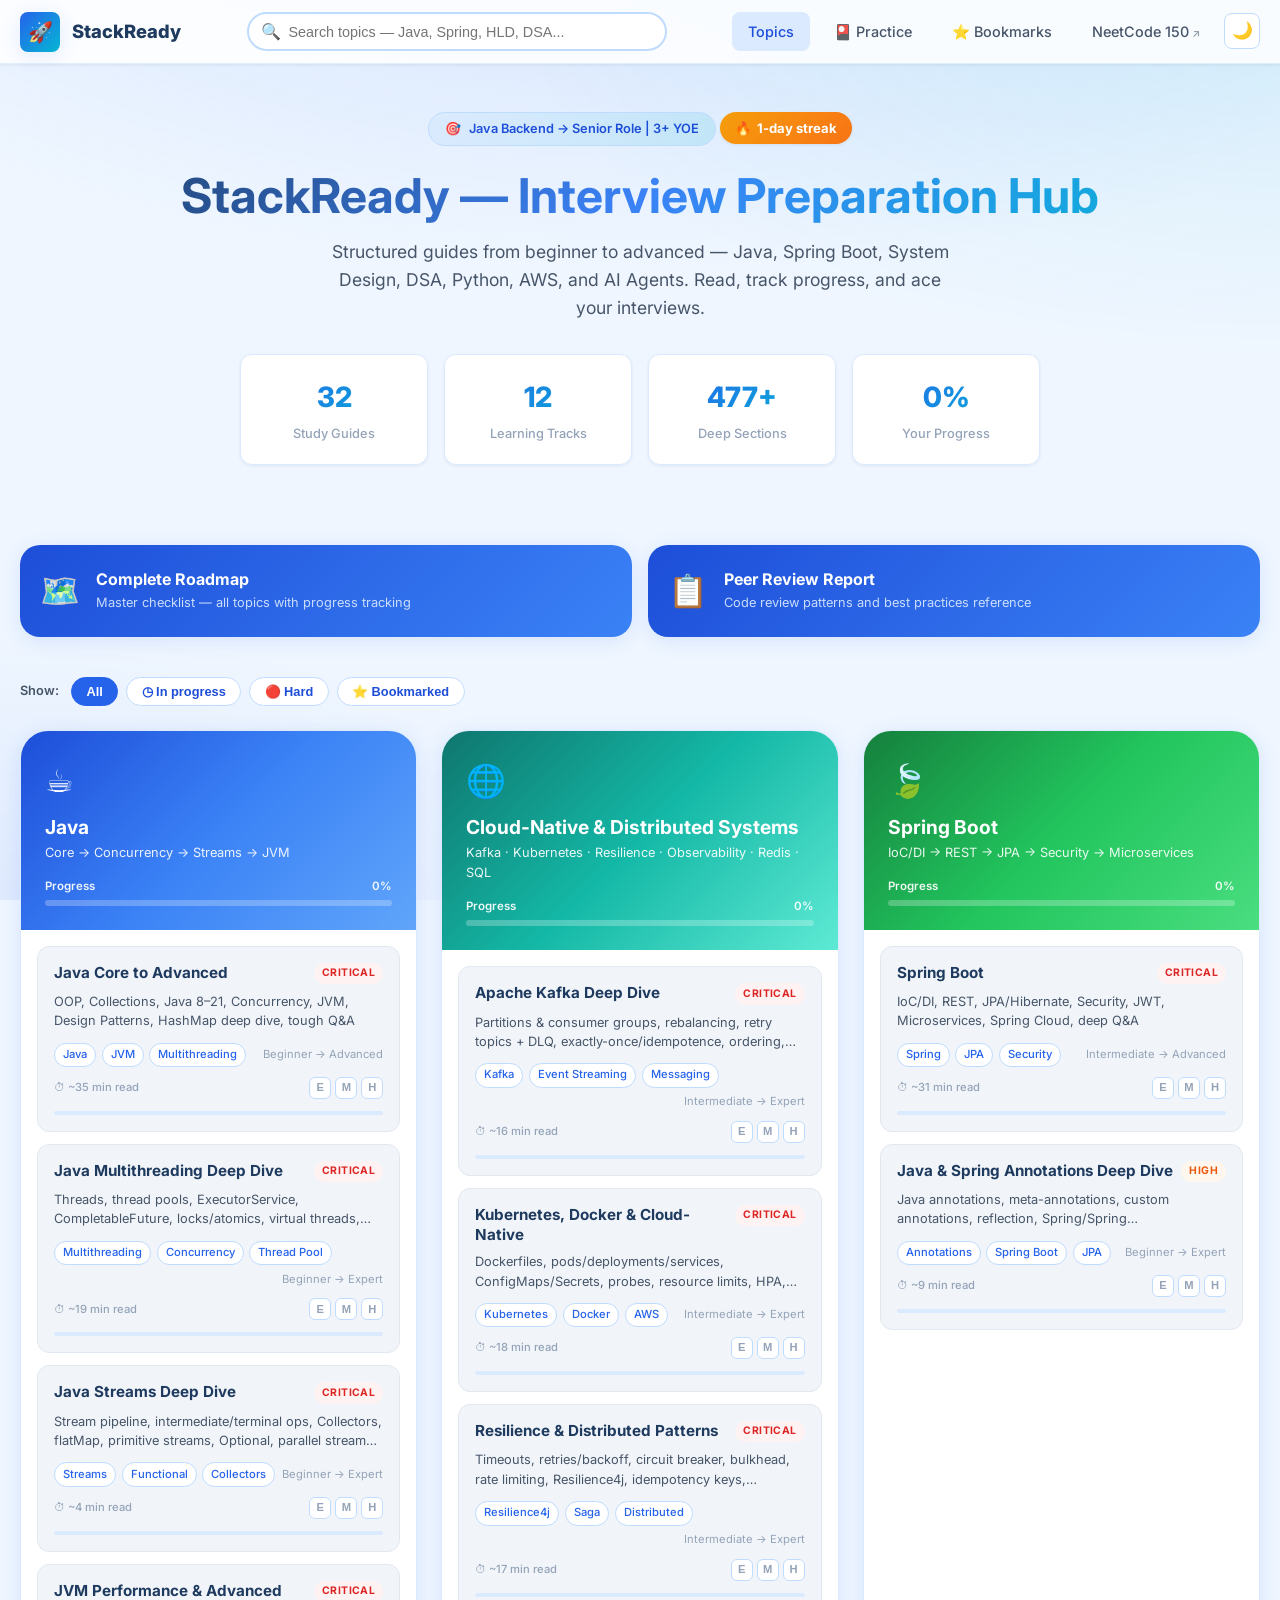
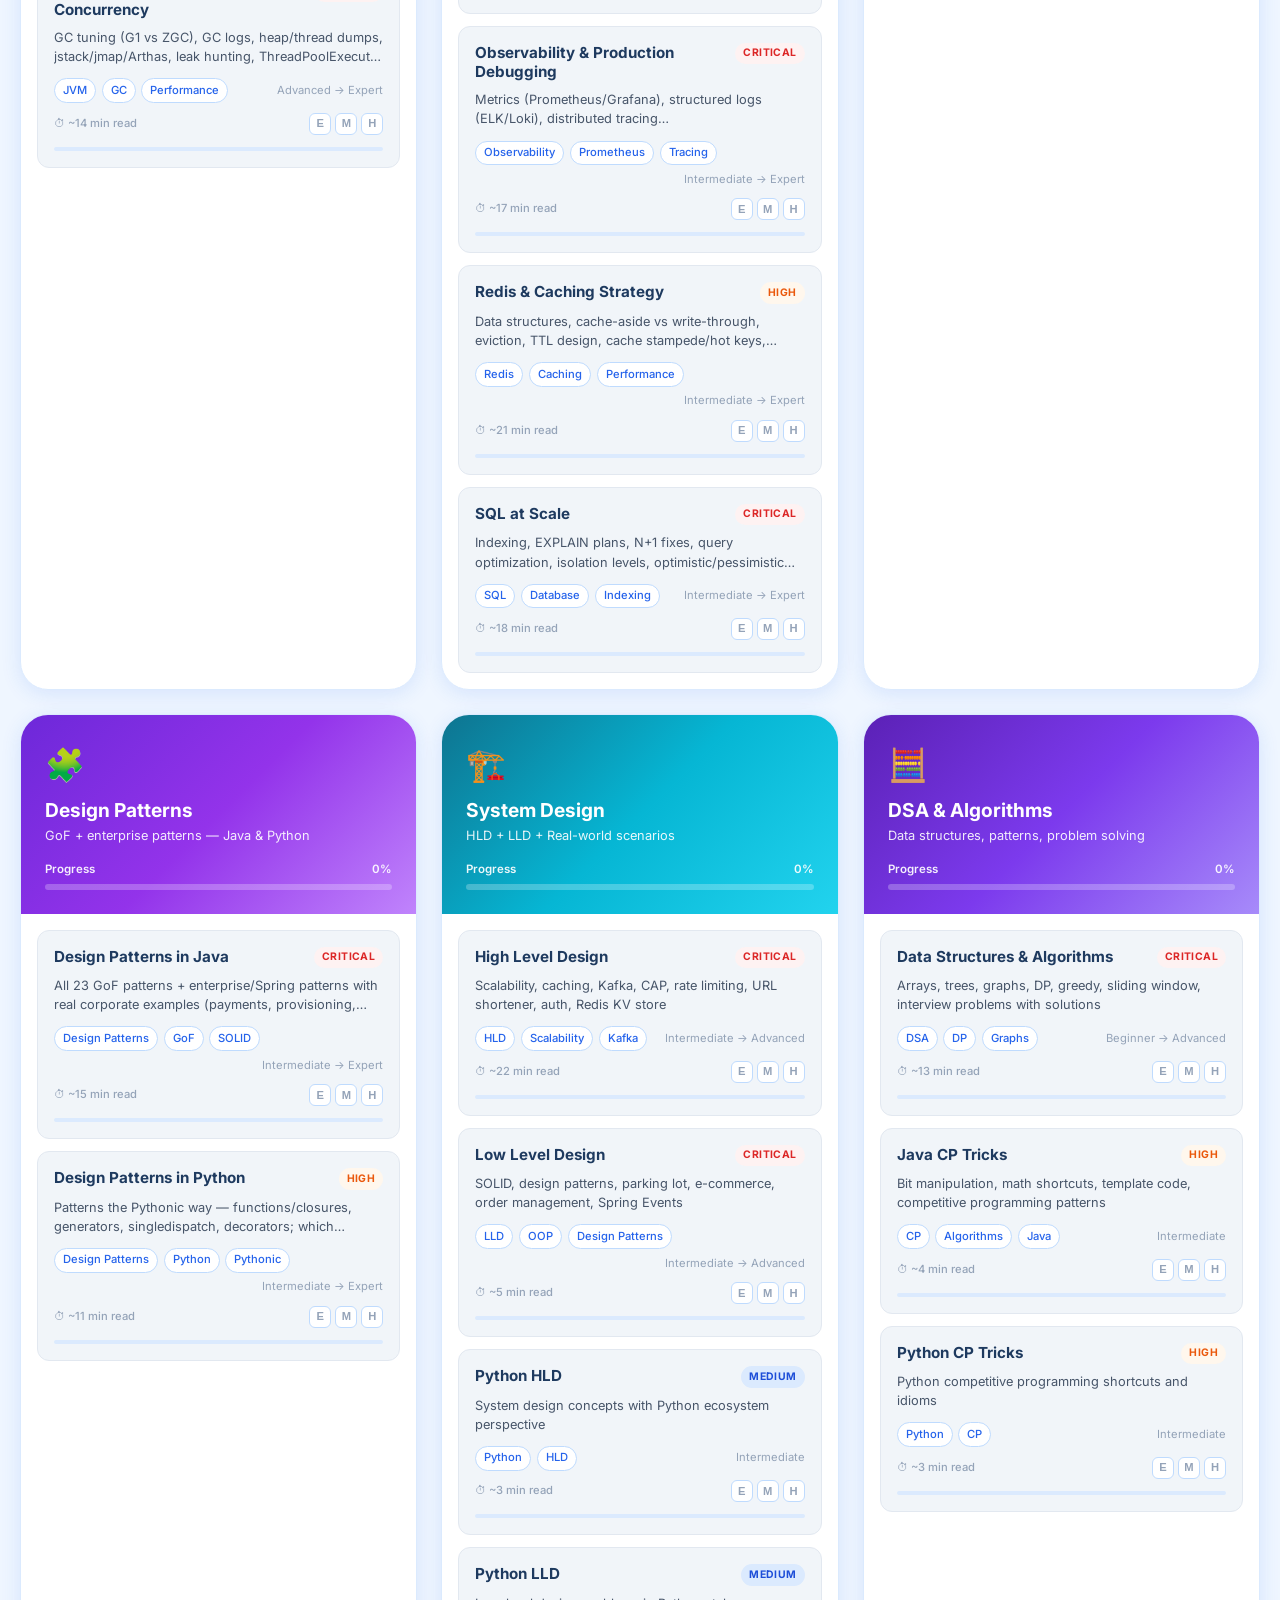
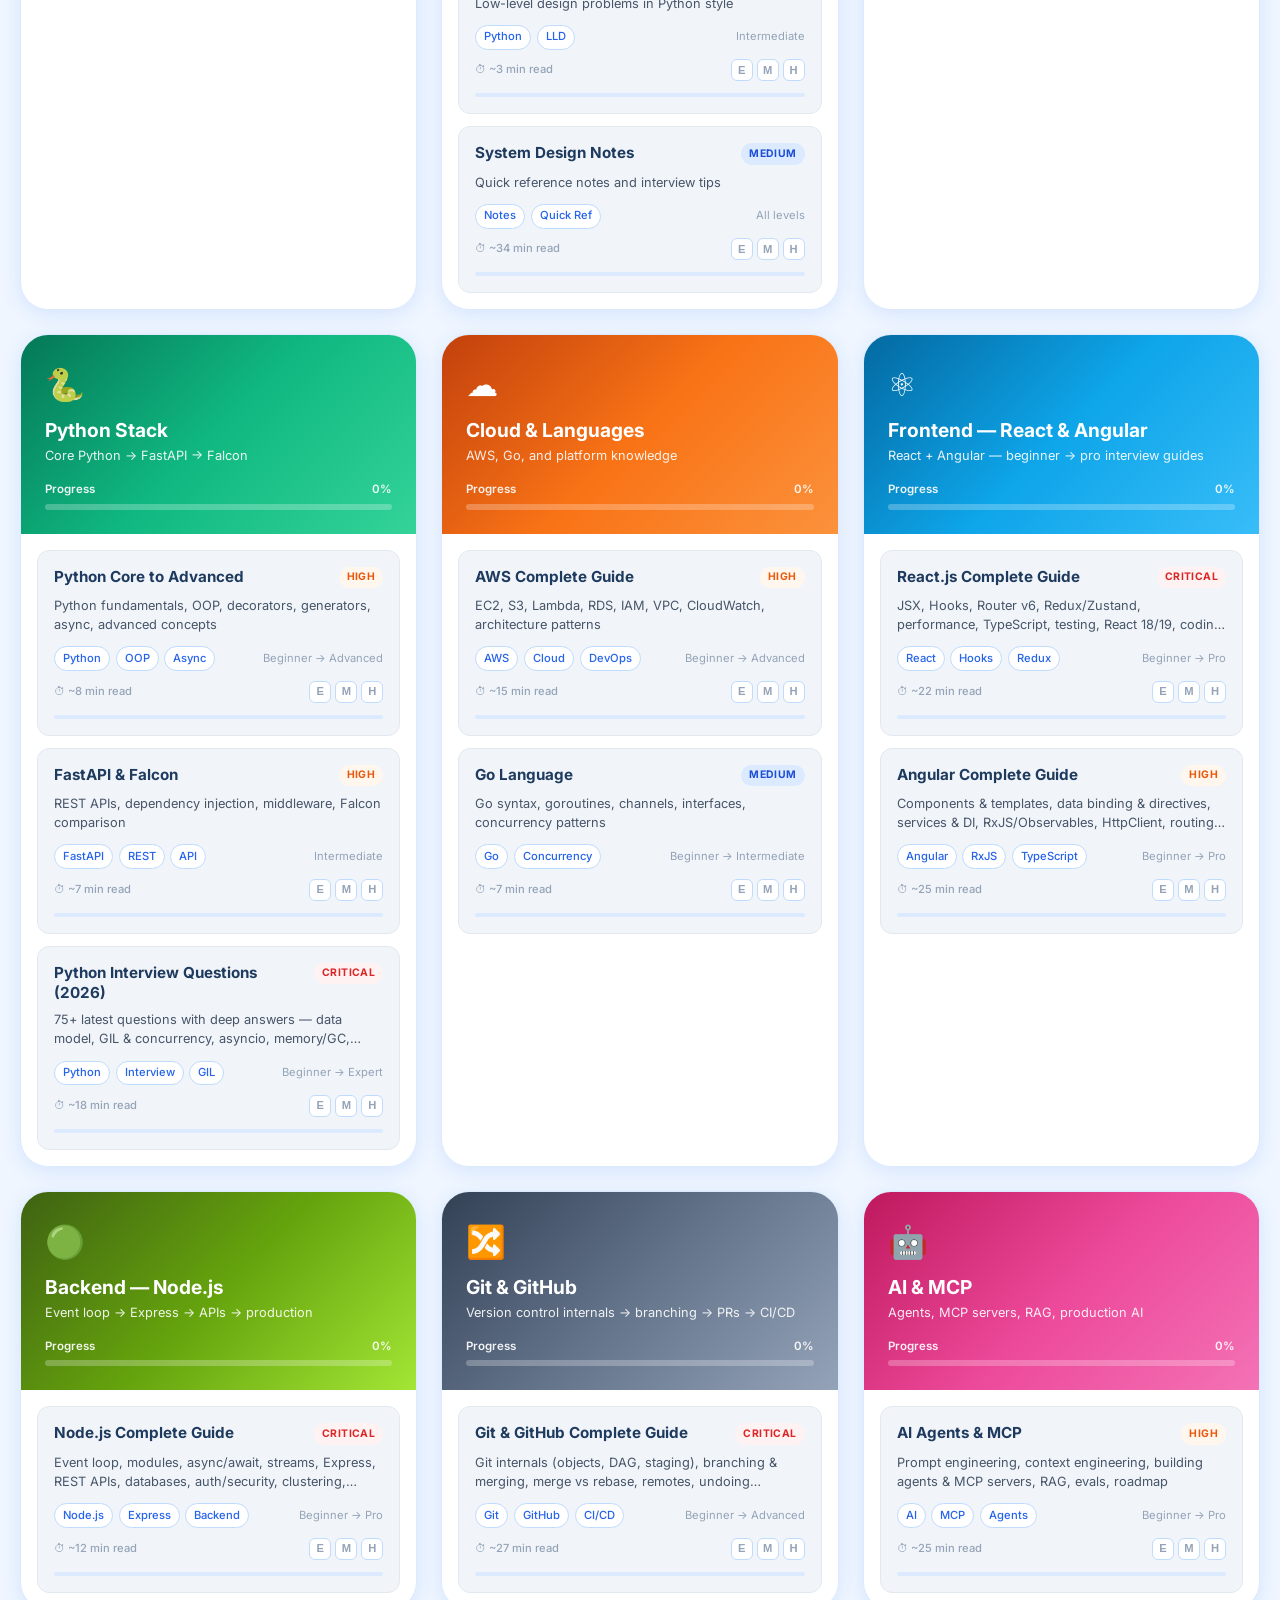
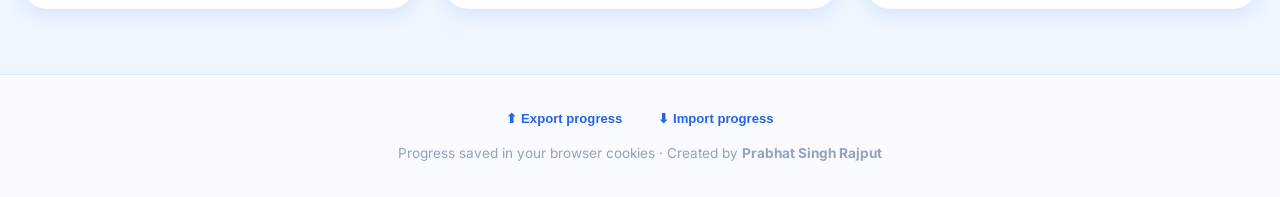
==== index.html @ dbe69eba "deploy: deb471e31577e68cc75cb6129c1b947567899203" ====
<!DOCTYPE html>
<html lang="en">
<head>
  <meta charset="UTF-8">
  <meta name="viewport" content="width=device-width, initial-scale=1.0">
  <meta name="author" content="Prabhat Singh Rajput">
  <meta name="description" content="StackReady by Prabhat Singh Rajput — Java, Spring, React, System Design, DSA interview prep">
  <title>StackReady — Interview Prep</title>
  <link rel="icon" href="favicon.svg" type="image/svg+xml">
  <link rel="alternate icon" href="favicon.svg">
  <link rel="apple-touch-icon" href="favicon.svg">
  <link rel="manifest" href="site.webmanifest">
  <meta name="theme-color" content="#2563eb">
  <link rel="preconnect" href="https://fonts.googleapis.com">
  <link rel="preconnect" href="https://fonts.gstatic.com" crossorigin>
  <link href="https://fonts.googleapis.com/css2?family=Inter:wght@400;500;600;700;800&family=JetBrains+Mono:wght@400;500&display=swap" rel="stylesheet">
  <link rel="stylesheet" href="assets/css/styles.css">
  <script>(function(){try{var m=document.cookie.match(/(?:^|;\s*)sr_theme=([^;]+)/);if(m&&decodeURIComponent(m[1])==='dark'){document.documentElement.setAttribute('data-theme','dark');}}catch(e){}})();</script>
</head>
<body>
  <div class="app-shell">
    <header class="site-header">
      <div class="container header-inner">
        <a href="index.html" class="logo">
          <span class="logo-icon">🚀</span>
          <span>StackReady</span>
        </a>

        <div class="search-wrap" id="searchWrap">
          <span class="search-icon">🔍</span>
          <input type="search" class="search-input" id="globalSearch" placeholder="Search topics — Java, Spring, HLD, DSA..." autocomplete="off">
          <div class="search-results" id="searchResults"></div>
        </div>

        <nav class="header-nav">
          <a href="#tracks" class="nav-link active">Topics</a>
          <a href="practice.html" class="nav-link">🎴 Practice</a>
          <a href="practice.html#bookmarks" class="nav-link">⭐ Bookmarks</a>
          <a href="https://neetcode.io/practice/practice/neetcode150" class="nav-link nav-external" target="_blank" rel="noopener noreferrer">NeetCode 150</a>
          <button class="install-btn" id="installBtn" style="display:none;" title="Install StackReady">⬇ Install</button>
          <button class="theme-toggle" id="themeToggle" title="Toggle dark mode" aria-label="Toggle dark mode">🌙</button>
        </nav>
      </div>
    </header>

    <main>
      <section class="hero">
        <div class="container">
          <div class="hero-badge">
            <span>🎯</span>
            <span>Java Backend → Senior Role | 3+ YOE</span>
          </div>
          <div class="streak-chip" id="streakChip" style="display:none;"></div>
          <h1>StackReady — Interview Preparation Hub</h1>
          <p>
            Structured guides from beginner to advanced — Java, Spring Boot, System Design,
            DSA, Python, AWS, and AI Agents. Read, track progress, and ace your interviews.
          </p>

          <div class="stats-row" id="statsRow">
            <div class="stat-card">
              <div class="stat-value" id="statTopics">—</div>
              <div class="stat-label">Study Guides</div>
            </div>
            <div class="stat-card">
              <div class="stat-value" id="statTracks">7</div>
              <div class="stat-label">Learning Tracks</div>
            </div>
            <div class="stat-card">
              <div class="stat-value" id="statSections">100+</div>
              <div class="stat-label">Deep Sections</div>
            </div>
            <div class="stat-card">
              <div class="stat-value" id="statProgress">0%</div>
              <div class="stat-label">Your Progress</div>
            </div>
          </div>
        </div>
      </section>

      <section class="container">
        <div id="resumeBanner"></div>
        <div class="utility-strip" id="utilityStrip"></div>
      </section>

      <section class="container" id="tracks">
        <div class="filter-bar" id="filterBar">
          <span class="filter-bar-label">Show:</span>
          <button class="filter-chip active" data-filter="all">All</button>
          <button class="filter-chip" data-filter="unchecked">◷ In progress</button>
          <button class="filter-chip" data-filter="hard">🔴 Hard</button>
          <button class="filter-chip" data-filter="bookmarked">⭐ Bookmarked</button>
          <span class="filter-bar-hint" id="filterHint"></span>
        </div>
        <div class="tracks-grid" id="tracksGrid"></div>
      </section>
    </main>

    <footer class="site-footer">
      <div class="container">
        <div class="data-actions">
          <button class="btn-link-sm" id="exportBtn" title="Download your progress as a file">⬆ Export progress</button>
          <button class="btn-link-sm" id="importBtn" title="Restore progress from a file">⬇ Import progress</button>
          <input type="file" id="importFile" accept="application/json,.json" style="display:none;">
        </div>
        <p style="font-size:0.85rem;color:var(--gray-400);">Progress saved in your browser cookies · Created by <strong>Prabhat Singh Rajput</strong></p>
      </div>
    </footer>
  </div>

  <script src="config.js"></script>
  <script src="assets/js/site.js"></script>
  <script src="assets/js/cookies.js"></script>
  <script src="assets/js/theme.js"></script>
  <script src="assets/js/content-meta.js"></script>
  <script src="assets/js/study-data.js" defer></script>
  <script src="assets/js/confetti.js"></script>
  <script src="assets/js/progress-map.js"></script>
  <script src="assets/js/topics.js"></script>
  <script src="assets/js/app.js"></script>
</body>
</html>
---- assets/css/styles.css ----
/* ============================================================
   Interview Prep Hub — Blue Theme Responsive Styles
   ============================================================ */

:root {
  --blue-950: #0c1929;
  --blue-900: #0f2744;
  --blue-800: #1e3a5f;
  --blue-700: #1d4ed8;
  --blue-600: #2563eb;
  --blue-500: #3b82f6;
  --blue-400: #60a5fa;
  --blue-300: #93c5fd;
  --blue-200: #bfdbfe;
  --blue-100: #dbeafe;
  --blue-50: #eff6ff;
  --cyan-500: #06b6d4;
  --cyan-400: #22d3ee;
  --white: #ffffff;
  --gray-100: #f1f5f9;
  --gray-200: #e2e8f0;
  --gray-400: #94a3b8;
  --gray-600: #475569;
  --gray-800: #1e293b;
  --shadow-sm: 0 1px 3px rgba(15, 39, 68, 0.08);
  --shadow-md: 0 4px 20px rgba(37, 99, 235, 0.12);
  --shadow-lg: 0 12px 40px rgba(37, 99, 235, 0.18);
  --shadow-glow: 0 0 60px rgba(59, 130, 246, 0.25);
  --radius-sm: 8px;
  --radius-md: 12px;
  --radius-lg: 20px;
  --radius-xl: 28px;
  --sidebar-width: 280px;
  --header-height: 64px;
  --transition: 0.25s cubic-bezier(0.4, 0, 0.2, 1);
  --font-sans: 'Inter', 'Segoe UI', system-ui, -apple-system, sans-serif;
  --font-mono: 'JetBrains Mono', 'Cascadia Code', 'Fira Code', monospace;
}

*, *::before, *::after { box-sizing: border-box; margin: 0; padding: 0; }

html {
  scroll-behavior: smooth;
  font-size: 16px;
}

body {
  font-family: var(--font-sans);
  background: var(--blue-50);
  color: var(--gray-800);
  line-height: 1.6;
  min-height: 100vh;
  -webkit-font-smoothing: antialiased;
}

/* ---- Background pattern ---- */
body::before {
  content: '';
  position: fixed;
  inset: 0;
  background:
    radial-gradient(ellipse 80% 50% at 50% -20%, rgba(59, 130, 246, 0.18), transparent),
    radial-gradient(ellipse 60% 40% at 100% 0%, rgba(6, 182, 212, 0.1), transparent),
    radial-gradient(ellipse 50% 30% at 0% 100%, rgba(37, 99, 235, 0.08), transparent);
  pointer-events: none;
  z-index: 0;
}

/* ---- Typography ---- */
h1, h2, h3, h4 { line-height: 1.25; font-weight: 700; color: var(--blue-900); }
a { color: var(--blue-600); text-decoration: none; transition: color var(--transition); }
a:hover { color: var(--blue-700); }

/* ---- Layout shell ---- */
.app-shell { position: relative; z-index: 1; min-height: 100vh; }

.container {
  width: 100%;
  max-width: 1440px;
  margin: 0 auto;
  padding: 0 1.25rem;
}

/* ---- Header ---- */
.site-header {
  position: sticky;
  top: 0;
  z-index: 100;
  height: var(--header-height);
  background: rgba(255, 255, 255, 0.85);
  backdrop-filter: blur(16px);
  border-bottom: 1px solid rgba(59, 130, 246, 0.12);
  box-shadow: var(--shadow-sm);
}

.header-inner {
  display: flex;
  align-items: center;
  justify-content: space-between;
  height: 100%;
  gap: 1rem;
}

.logo {
  display: flex;
  align-items: center;
  gap: 0.75rem;
  font-weight: 800;
  font-size: 1.15rem;
  color: var(--blue-800);
  text-decoration: none;
}

.logo-text {
  display: flex;
  flex-direction: column;
  line-height: 1.2;
}

.logo-title {
  font-size: 1.15rem;
  font-weight: 800;
  color: var(--blue-800);
}

.logo-author {
  font-size: 0.7rem;
  font-weight: 500;
  color: var(--blue-500);
  letter-spacing: 0.02em;
}

.logo-icon {
  width: 40px;
  height: 40px;
  background: linear-gradient(135deg, var(--blue-600), var(--cyan-500));
  border-radius: var(--radius-sm);
  display: flex;
  align-items: center;
  justify-content: center;
  font-size: 1.25rem;
  box-shadow: var(--shadow-md);
}

.header-nav {
  display: flex;
  align-items: center;
  gap: 0.5rem;
}

.nav-link {
  padding: 0.5rem 1rem;
  border-radius: var(--radius-sm);
  font-size: 0.9rem;
  font-weight: 500;
  color: var(--gray-600);
  transition: all var(--transition);
}

.nav-link:hover, .nav-link.active {
  background: var(--blue-100);
  color: var(--blue-700);
}

.nav-external::after {
  content: ' ↗';
  font-size: 0.75em;
  opacity: 0.6;
}

/* ---- Search ---- */
.search-wrap {
  position: relative;
  flex: 1;
  max-width: 420px;
}

.search-input {
  width: 100%;
  padding: 0.6rem 1rem 0.6rem 2.5rem;
  border: 2px solid var(--blue-200);
  border-radius: 999px;
  font-size: 0.9rem;
  background: var(--white);
  transition: border-color var(--transition), box-shadow var(--transition);
  outline: none;
}

.search-input:focus {
  border-color: var(--blue-500);
  box-shadow: 0 0 0 4px rgba(59, 130, 246, 0.15);
}

.search-icon {
  position: absolute;
  left: 0.9rem;
  top: 50%;
  transform: translateY(-50%);
  color: var(--blue-400);
  pointer-events: none;
}

.search-results {
  position: absolute;
  top: calc(100% + 6px);
  left: 0;
  right: 0;
  background: var(--white);
  border-radius: var(--radius-md);
  box-shadow: var(--shadow-lg);
  border: 1px solid var(--blue-100);
  max-height: 360px;
  overflow-y: auto;
  display: none;
  z-index: 200;
}

.search-results.open { display: block; }

.search-result-item {
  display: block;
  padding: 0.75rem 1rem;
  border-bottom: 1px solid var(--gray-100);
  transition: background var(--transition);
}

.search-result-item:hover { background: var(--blue-50); }
.search-result-item:last-child { border-bottom: none; }

.search-result-title { font-weight: 600; font-size: 0.9rem; color: var(--blue-800); }
.search-result-meta { font-size: 0.75rem; color: var(--gray-400); margin-top: 2px; }

/* ---- Hero ---- */
.hero {
  padding: 3rem 0 2.5rem;
  text-align: center;
}

.hero-badge {
  display: inline-flex;
  align-items: center;
  gap: 0.5rem;
  padding: 0.35rem 1rem;
  background: linear-gradient(135deg, var(--blue-100), rgba(6, 182, 212, 0.15));
  border: 1px solid var(--blue-200);
  border-radius: 999px;
  font-size: 0.8rem;
  font-weight: 600;
  color: var(--blue-700);
  margin-bottom: 1.25rem;
}

.hero h1 {
  font-size: clamp(2rem, 5vw, 3rem);
  background: linear-gradient(135deg, var(--blue-800), var(--blue-500), var(--cyan-500));
  -webkit-background-clip: text;
  -webkit-text-fill-color: transparent;
  background-clip: text;
  margin-bottom: 0.75rem;
}

.hero p {
  font-size: 1.1rem;
  color: var(--gray-600);
  max-width: 640px;
  margin: 0 auto 2rem;
}

.hero-byline {
  font-size: 1rem !important;
  color: var(--blue-600) !important;
  margin: -0.25rem auto 1rem !important;
}

/* ---- Stats row ---- */
.stats-row {
  display: grid;
  grid-template-columns: repeat(auto-fit, minmax(140px, 1fr));
  gap: 1rem;
  max-width: 800px;
  margin: 0 auto 2.5rem;
}

.stat-card {
  background: var(--white);
  border-radius: var(--radius-md);
  padding: 1.25rem;
  text-align: center;
  border: 1px solid var(--blue-100);
  box-shadow: var(--shadow-sm);
  transition: transform var(--transition), box-shadow var(--transition);
}

.stat-card:hover {
  transform: translateY(-2px);
  box-shadow: var(--shadow-md);
}

.stat-value {
  font-size: 1.75rem;
  font-weight: 800;
  background: linear-gradient(135deg, var(--blue-600), var(--cyan-500));
  -webkit-background-clip: text;
  -webkit-text-fill-color: transparent;
  background-clip: text;
}

.stat-label {
  font-size: 0.8rem;
  color: var(--gray-400);
  font-weight: 500;
  margin-top: 0.25rem;
}

/* ---- Utility docs strip ---- */
.utility-strip {
  display: grid;
  grid-template-columns: repeat(auto-fit, minmax(260px, 1fr));
  gap: 1rem;
  margin-bottom: 2.5rem;
}

.utility-card {
  display: flex;
  align-items: center;
  gap: 1rem;
  padding: 1.25rem;
  background: linear-gradient(135deg, var(--blue-700), var(--blue-500));
  border-radius: var(--radius-lg);
  color: var(--white);
  text-decoration: none;
  box-shadow: var(--shadow-md);
  transition: transform var(--transition), box-shadow var(--transition);
}

.utility-card:hover {
  transform: translateY(-3px);
  box-shadow: var(--shadow-lg);
  color: var(--white);
}

.utility-card-icon { font-size: 2rem; flex-shrink: 0; }
.utility-card h3 { color: var(--white); font-size: 1rem; margin-bottom: 0.25rem; }
.utility-card p { font-size: 0.8rem; opacity: 0.9; color: var(--blue-100); }

/* ---- Track columns grid ---- */
.tracks-grid {
  display: grid;
  grid-template-columns: repeat(3, 1fr);
  gap: 1.5rem;
  padding-bottom: 4rem;
}

.track-column {
  background: var(--white);
  border-radius: var(--radius-xl);
  border: 1px solid var(--blue-100);
  box-shadow: var(--shadow-md);
  overflow: hidden;
  display: flex;
  flex-direction: column;
  transition: box-shadow var(--transition);
}

.track-column:hover { box-shadow: var(--shadow-lg); }

.track-header {
  padding: 1.5rem;
  color: var(--white);
  position: relative;
  overflow: hidden;
}

.track-header::after {
  content: '';
  position: absolute;
  top: -50%;
  right: -30%;
  width: 120px;
  height: 120px;
  background: rgba(255, 255, 255, 0.1);
  border-radius: 50%;
}

.track-icon { font-size: 2rem; margin-bottom: 0.5rem; }
.track-header h2 { color: var(--white); font-size: 1.2rem; margin-bottom: 0.25rem; }
.track-header p { font-size: 0.8rem; opacity: 0.9; }

.track-body {
  padding: 1rem;
  flex: 1;
  display: flex;
  flex-direction: column;
  gap: 0.75rem;
}

/* ---- Topic cards ---- */
.topic-card {
  display: block;
  padding: 1rem;
  border-radius: var(--radius-md);
  border: 1px solid var(--gray-200);
  background: var(--gray-100);
  text-decoration: none;
  transition: all var(--transition);
  position: relative;
}

.topic-card:hover {
  border-color: var(--blue-300);
  background: var(--blue-50);
  transform: translateX(4px);
  box-shadow: var(--shadow-sm);
}

.topic-card-header {
  display: flex;
  align-items: flex-start;
  justify-content: space-between;
  gap: 0.5rem;
  margin-bottom: 0.5rem;
}

.topic-card h3 {
  font-size: 0.95rem;
  color: var(--blue-800);
  line-height: 1.3;
}

.priority-badge {
  font-size: 0.65rem;
  font-weight: 700;
  text-transform: uppercase;
  letter-spacing: 0.04em;
  padding: 0.15rem 0.5rem;
  border-radius: 999px;
  flex-shrink: 0;
}

.priority-critical { background: #fef2f2; color: #dc2626; }
.priority-high { background: #fff7ed; color: #ea580c; }
.priority-medium { background: var(--blue-100); color: var(--blue-700); }

.topic-card p {
  font-size: 0.8rem;
  color: var(--gray-600);
  line-height: 1.5;
  margin-bottom: 0.75rem;
  display: -webkit-box;
  -webkit-line-clamp: 2;
  -webkit-box-orient: vertical;
  overflow: hidden;
}

.topic-meta {
  display: flex;
  flex-wrap: wrap;
  gap: 0.35rem;
  align-items: center;
}

.tag {
  font-size: 0.7rem;
  padding: 0.15rem 0.5rem;
  background: var(--white);
  border: 1px solid var(--blue-200);
  border-radius: 999px;
  color: var(--blue-600);
  font-weight: 500;
}

.topic-level {
  font-size: 0.7rem;
  color: var(--gray-400);
  margin-left: auto;
}

.progress-bar-wrap {
  margin-top: 0.75rem;
  height: 4px;
  background: var(--blue-100);
  border-radius: 999px;
  overflow: hidden;
}

.progress-bar {
  height: 100%;
  background: linear-gradient(90deg, var(--blue-500), var(--cyan-500));
  border-radius: 999px;
  transition: width 0.5s ease;
}

/* ---- Reader layout ---- */
.reader-layout {
  display: grid;
  grid-template-columns: var(--sidebar-width) 1fr;
  min-height: calc(100vh - var(--header-height));
}

.reader-sidebar {
  position: sticky;
  top: var(--header-height);
  height: calc(100vh - var(--header-height));
  overflow-y: auto;
  background: var(--white);
  border-right: 1px solid var(--blue-100);
  padding: 1.25rem;
}

.reader-sidebar h3 {
  font-size: 0.75rem;
  text-transform: uppercase;
  letter-spacing: 0.08em;
  color: var(--gray-400);
  margin-bottom: 1rem;
}

.toc-list { list-style: none; }

.toc-item a {
  display: block;
  padding: 0.4rem 0.75rem;
  font-size: 0.85rem;
  color: var(--gray-600);
  border-radius: var(--radius-sm);
  border-left: 3px solid transparent;
  transition: all var(--transition);
}

.toc-item a:hover {
  background: var(--blue-50);
  color: var(--blue-700);
}

.toc-item a.active {
  background: var(--blue-100);
  color: var(--blue-700);
  border-left-color: var(--blue-500);
  font-weight: 600;
}

.toc-item.toc-h3 a { padding-left: 1.5rem; font-size: 0.8rem; }

.toc-item.toc-completed a { color: var(--gray-600); }

.toc-done {
  color: #10b981;
  font-weight: 700;
  font-size: 0.85em;
}

/* ---- Section progress (end of each topic) ---- */
.section-complete-bar {
  display: flex;
  flex-direction: column;
  align-items: stretch;
  gap: 0.5rem;
  margin: 2.5rem 0 1rem;
  padding: 1rem 1.25rem;
  background: linear-gradient(135deg, var(--blue-50), rgba(255,255,255,0.9));
  border: 1px solid var(--blue-200);
  border-radius: var(--radius-md);
  box-shadow: var(--shadow-sm);
}

.section-complete-bar.section-is-done {
  background: linear-gradient(135deg, #ecfdf5, rgba(255,255,255,0.95));
  border-color: #6ee7b7;
}

/* Q&A blocks — render "**Qn. ...**" + answer as clean, scannable cards */
.markdown-body .qa-block {
  margin: 0.8rem 0;
  padding: 0.8rem 1.05rem;
  background: linear-gradient(135deg, var(--blue-50), rgba(255,255,255,0.6));
  border-left: 3px solid var(--blue-500);
  border-radius: var(--radius-md);
  line-height: 1.72;
}
.markdown-body .qa-block strong:first-child {
  display: inline-block;
  margin-bottom: 0.4rem;
  color: var(--blue-800);
  font-size: 1.02em;
}
[data-theme="dark"] .markdown-body .qa-block {
  background: #14233a;
  border-left-color: var(--blue-500);
}
[data-theme="dark"] .markdown-body .qa-block strong:first-child { color: var(--blue-200); }

.section-topics-header {
  width: 100%;
  font-size: 0.9rem;
  color: var(--blue-800);
  margin-bottom: 0.5rem;
}

.section-sync-note {
  font-weight: 400;
  font-size: 0.8rem;
  color: var(--gray-400);
}

.section-topic-list {
  list-style: none;
  margin: 0 0 0.75rem;
  padding: 0;
  width: 100%;
}

.section-topic-item {
  display: flex;
  align-items: flex-start;
  gap: 0.6rem;
  padding: 0.45rem 0;
  cursor: pointer;
  font-size: 0.88rem;
  color: var(--gray-800);
  border-bottom: 1px solid var(--blue-100);
}

.section-topic-item:last-child { border-bottom: none; }

.section-topic-item input {
  margin-top: 0.2rem;
  accent-color: var(--blue-600);
  width: 16px;
  height: 16px;
  flex-shrink: 0;
}

.section-topic-item.done span {
  text-decoration: line-through;
  color: var(--gray-400);
}

.section-topic-actions {
  width: 100%;
}

.section-mark-all-btn {
  font-size: 0.8rem;
  padding: 0.4rem 0.85rem;
}

.guide-progress-badge {
  font-size: 0.85rem;
  font-weight: 600;
  color: var(--blue-600);
  margin-right: auto;
  padding-left: 0.5rem;
}

.section-complete-label {
  font-size: 0.9rem;
  font-weight: 600;
  color: var(--blue-800);
  flex: 1;
  min-width: 180px;
}

.section-done-btn {
  white-space: nowrap;
  font-size: 0.85rem;
  padding: 0.5rem 1rem;
}

.markdown-body h2,
.markdown-body h3 {
  scroll-margin-top: calc(var(--header-height) + 1rem);
}

.reader-main {
  padding: 2rem 2.5rem 4rem;
  max-width: 900px;
}

.reader-breadcrumb {
  font-size: 0.85rem;
  color: var(--gray-400);
  margin-bottom: 1.5rem;
}

.reader-breadcrumb a { color: var(--blue-500); }

/* ---- Markdown content ---- */
.markdown-body h1 {
  font-size: 2rem;
  margin: 0 0 0.5rem;
  padding-bottom: 0.75rem;
  border-bottom: 3px solid var(--blue-200);
}

.markdown-body h2 {
  font-size: 1.5rem;
  margin: 2.5rem 0 1rem;
  padding-bottom: 0.5rem;
  border-bottom: 2px solid var(--blue-100);
}

.markdown-body h3 {
  font-size: 1.2rem;
  margin: 1.75rem 0 0.75rem;
  color: var(--blue-700);
  scroll-margin-top: calc(var(--header-height) + 1rem);
}

.markdown-body h4 { font-size: 1.05rem; margin: 1.25rem 0 0.5rem; }

.markdown-body p { margin-bottom: 1rem; color: var(--gray-800); }

.markdown-body ul, .markdown-body ol {
  margin: 0 0 1rem 1.5rem;
}

.markdown-body li { margin-bottom: 0.35rem; }

.markdown-body blockquote {
  border-left: 4px solid var(--blue-400);
  padding: 0.75rem 1.25rem;
  margin: 1rem 0;
  background: var(--blue-50);
  border-radius: 0 var(--radius-sm) var(--radius-sm) 0;
  color: var(--gray-600);
}

.markdown-body table {
  width: 100%;
  border-collapse: collapse;
  margin: 1rem 0 1.5rem;
  font-size: 0.9rem;
  overflow-x: auto;
  display: block;
}

.markdown-body th, .markdown-body td {
  border: 1px solid var(--blue-200);
  padding: 0.6rem 0.9rem;
  text-align: left;
}

.markdown-body th {
  background: linear-gradient(135deg, var(--blue-600), var(--blue-500));
  color: var(--white);
  font-weight: 600;
}

.markdown-body tr:nth-child(even) { background: var(--blue-50); }

.markdown-body code {
  font-family: var(--font-mono);
  font-size: 0.85em;
  background: var(--blue-100);
  color: var(--blue-800);
  padding: 0.15rem 0.4rem;
  border-radius: 4px;
}

.markdown-body pre {
  margin: 1rem 0 1.5rem;
  border-radius: var(--radius-md);
  overflow: hidden;
  box-shadow: var(--shadow-md);
}

.markdown-body pre code {
  display: block;
  padding: 1.25rem;
  background: var(--blue-950);
  color: #e2e8f0;
  font-size: 0.82rem;
  line-height: 1.6;
  overflow-x: auto;
  padding: 0;
  border-radius: 0;
}

.markdown-body pre.hljs { padding: 0; }

.markdown-body hr {
  border: none;
  height: 2px;
  background: linear-gradient(90deg, transparent, var(--blue-300), transparent);
  margin: 2rem 0;
}

/* Checklist items in roadmap */
.markdown-body li:has(input[type="checkbox"]) {
  list-style: none;
  margin-left: -1.5rem;
}

.checklist-item {
  display: flex;
  align-items: flex-start;
  gap: 0.5rem;
  cursor: pointer;
}

.checklist-item input {
  margin-top: 0.35rem;
  accent-color: var(--blue-600);
  width: 16px;
  height: 16px;
  flex-shrink: 0;
}

.checklist-item.done span { text-decoration: line-through; color: var(--gray-400); }

/* ---- Loading & error states ---- */
.loading-spinner {
  display: flex;
  flex-direction: column;
  align-items: center;
  justify-content: center;
  padding: 4rem;
  gap: 1rem;
  color: var(--blue-500);
}

.spinner {
  width: 48px;
  height: 48px;
  border: 4px solid var(--blue-100);
  border-top-color: var(--blue-500);
  border-radius: 50%;
  animation: spin 0.8s linear infinite;
}

@keyframes spin { to { transform: rotate(360deg); } }

.error-state {
  text-align: center;
  padding: 4rem 2rem;
  color: var(--gray-600);
}

.error-state h2 { margin-bottom: 0.5rem; }

.btn {
  display: inline-flex;
  align-items: center;
  gap: 0.5rem;
  padding: 0.65rem 1.25rem;
  border-radius: var(--radius-sm);
  font-weight: 600;
  font-size: 0.9rem;
  border: none;
  cursor: pointer;
  transition: all var(--transition);
  text-decoration: none;
}

.btn-primary {
  background: linear-gradient(135deg, var(--blue-600), var(--blue-500));
  color: var(--white);
  box-shadow: var(--shadow-sm);
}

.btn-primary:hover {
  transform: translateY(-1px);
  box-shadow: var(--shadow-md);
  color: var(--white);
}

.btn-outline {
  background: var(--white);
  color: var(--blue-600);
  border: 2px solid var(--blue-300);
}

.btn-outline:hover { background: var(--blue-50); }

/* ---- Mobile menu ---- */
.menu-toggle {
  display: none;
  background: none;
  border: none;
  font-size: 1.5rem;
  cursor: pointer;
  color: var(--blue-700);
  padding: 0.25rem;
}

.sidebar-overlay {
  display: none;
  position: fixed;
  inset: 0;
  background: rgba(15, 39, 68, 0.5);
  z-index: 150;
}

/* ---- Footer ---- */
.site-footer {
  text-align: center;
  padding: 2rem;
  color: var(--gray-400);
  font-size: 0.85rem;
  border-top: 1px solid var(--blue-100);
  background: rgba(255, 255, 255, 0.6);
}

/* ---- Reader toolbar ---- */
.reader-toolbar {
  display: flex;
  flex-wrap: wrap;
  gap: 0.75rem;
  align-items: center;
  margin-bottom: 1.5rem;
  padding: 0.75rem 1rem;
  background: var(--white);
  border-radius: var(--radius-md);
  border: 1px solid var(--blue-100);
  box-shadow: var(--shadow-sm);
}

.reader-toolbar .doc-title {
  font-weight: 700;
  color: var(--blue-800);
  flex: 1;
  min-width: 140px;
}

.reader-toolbar .guide-progress-badge {
  order: 2;
  flex: 1 1 100%;
  padding-left: 0;
  margin-right: 0;
}

@media (min-width: 600px) {
  .reader-toolbar .guide-progress-badge {
    order: unset;
    flex: 1;
    padding-left: 0.5rem;
  }
}

.font-size-controls {
  display: flex;
  gap: 0.25rem;
}

.font-size-btn {
  width: 32px;
  height: 32px;
  border: 1px solid var(--blue-200);
  background: var(--white);
  border-radius: 6px;
  cursor: pointer;
  font-weight: 700;
  color: var(--blue-600);
  transition: background var(--transition);
}

.font-size-btn:hover, .font-size-btn.active {
  background: var(--blue-100);
}

/* ---- Responsive ---- */
@media (max-width: 1200px) {
  .tracks-grid { grid-template-columns: repeat(2, 1fr); }
}

@media (max-width: 900px) {
  .tracks-grid { grid-template-columns: 1fr; }

  .header-nav {
    display: flex;
    flex-wrap: wrap;
    justify-content: flex-end;
    gap: 0.25rem;
  }

  .header-nav .nav-link {
    padding: 0.4rem 0.6rem;
    font-size: 0.75rem;
  }

  .search-wrap {
    order: 3;
    flex: 1 1 100%;
    max-width: none;
    margin-top: 0.25rem;
  }

  .header-inner {
    flex-wrap: wrap;
  }

  .reader-layout { grid-template-columns: 1fr; }

  .reader-sidebar {
    position: fixed;
    left: -100%;
    top: var(--header-height);
    width: min(320px, 85vw);
    z-index: 160;
    transition: left var(--transition);
    box-shadow: var(--shadow-lg);
  }

  .reader-sidebar.open { left: 0; }
  .sidebar-overlay.open { display: block; }

  .reader-main { padding: 1.25rem 1rem 3rem; }

  .menu-toggle { display: block; }

  .search-wrap { max-width: none; }
}

@media (max-width: 600px) {
  .hero { padding: 2rem 0 1.5rem; }
  .utility-strip { grid-template-columns: 1fr; }
  .stats-row { grid-template-columns: repeat(2, 1fr); }
}

/* Font size variants for reader */
.markdown-body.font-sm { font-size: 0.9rem; }
.markdown-body.font-md { font-size: 1rem; }
.markdown-body.font-lg { font-size: 1.125rem; }

/* ============================================================
   Dark mode — remaps surface/text/border tokens (brand blues kept)
   ============================================================ */
[data-theme="dark"] {
  --blue-50:  #0d1b2e;
  --blue-100: #1c3050;
  --blue-200: #294b70;
  --white:    #15263f;
  --gray-100: #1a2c46;
  --gray-200: #2a3f5a;
  --gray-400: #8aa0bd;
  --gray-600: #aebfd6;
  --gray-800: #e6edf6;
  --blue-900: #e3edfb;
  --blue-800: #cfe0fb;
  --shadow-sm: 0 1px 3px rgba(0, 0, 0, 0.4);
  --shadow-md: 0 4px 20px rgba(0, 0, 0, 0.45);
  --shadow-lg: 0 12px 40px rgba(0, 0, 0, 0.55);
}

[data-theme="dark"] body { background: #0a1422; }
[data-theme="dark"] body::before {
  background:
    radial-gradient(ellipse 80% 50% at 50% -20%, rgba(59, 130, 246, 0.12), transparent),
    radial-gradient(ellipse 60% 40% at 100% 0%, rgba(6, 182, 212, 0.07), transparent);
}
[data-theme="dark"] .site-header {
  background: rgba(13, 27, 46, 0.85);
  border-bottom-color: rgba(59, 130, 246, 0.18);
}
[data-theme="dark"] .site-footer { background: rgba(13, 27, 46, 0.6); }
[data-theme="dark"] .search-input { color: var(--gray-800); }

/* keep white text on colored/gradient surfaces */
[data-theme="dark"] .track-header,
[data-theme="dark"] .track-header h2,
[data-theme="dark"] .track-header p,
[data-theme="dark"] .utility-card,
[data-theme="dark"] .utility-card h3,
[data-theme="dark"] .utility-card p,
[data-theme="dark"] .markdown-body th,
[data-theme="dark"] .btn-primary,
[data-theme="dark"] .btn-primary:hover { color: #fff; }

[data-theme="dark"] .utility-card p { color: var(--blue-100); }
[data-theme="dark"] .priority-critical { background: #3a1414; color: #fca5a5; }
[data-theme="dark"] .priority-high { background: #3a2410; color: #fdba74; }
[data-theme="dark"] .markdown-body code { background: #1c3050; color: #bfdbfe; }
[data-theme="dark"] .markdown-body blockquote { background: #14233a; }
[data-theme="dark"] .priority-medium { background: #1c3050; color: var(--blue-300); }
[data-theme="dark"] .tag { color: var(--blue-300); }
[data-theme="dark"] .hero-badge { color: var(--blue-300); }
[data-theme="dark"] .nav-link { color: var(--blue-300); }
[data-theme="dark"] .reader-toolbar .read-time { color: var(--blue-300); }

/* ---- Theme toggle button ---- */
.theme-toggle {
  width: 36px;
  height: 36px;
  border-radius: 8px;
  border: 1px solid var(--blue-200);
  background: var(--white);
  cursor: pointer;
  font-size: 1.05rem;
  line-height: 1;
  display: inline-flex;
  align-items: center;
  justify-content: center;
  flex-shrink: 0;
  transition: background var(--transition), transform var(--transition);
}
.theme-toggle:hover { background: var(--blue-100); transform: translateY(-1px); }

/* ---- "Continue where you left off" banner ---- */
.resume-banner {
  display: flex;
  align-items: center;
  gap: 1rem;
  flex-wrap: wrap;
  padding: 1rem 1.25rem;
  margin-bottom: 1.75rem;
  background: linear-gradient(135deg, var(--blue-700), var(--blue-500));
  border-radius: var(--radius-lg);
  box-shadow: var(--shadow-md);
}
.resume-banner .resume-info { display: flex; flex-direction: column; flex: 1; min-width: 200px; }
.resume-banner .resume-label { font-size: 0.7rem; text-transform: uppercase; letter-spacing: 0.06em; color: rgba(255,255,255,0.8); font-weight: 700; }
.resume-banner .resume-title { font-size: 1.05rem; font-weight: 700; color: #fff; }
.resume-banner .resume-sub { font-size: 0.78rem; color: rgba(255,255,255,0.85); }
.resume-banner .btn-resume {
  background: #fff;
  color: var(--blue-700);
  padding: 0.6rem 1.25rem;
  border-radius: var(--radius-sm);
  font-weight: 700;
  font-size: 0.9rem;
  white-space: nowrap;
}
.resume-banner .btn-resume:hover { transform: translateY(-1px); color: var(--blue-800); }

/* ---- Per-track progress bar ---- */
.track-progress {
  position: relative;
  margin-top: 0.85rem;
}
.track-progress-top {
  display: flex;
  justify-content: space-between;
  font-size: 0.72rem;
  font-weight: 600;
  color: rgba(255,255,255,0.92);
  margin-bottom: 0.3rem;
}
.track-progress-wrap {
  height: 6px;
  background: rgba(255,255,255,0.25);
  border-radius: 999px;
  overflow: hidden;
}
.track-progress-bar {
  height: 100%;
  background: #fff;
  border-radius: 999px;
  transition: width 0.6s ease;
}

/* ---- Reading-time pill ---- */
.read-time {
  font-size: 0.7rem;
  color: var(--gray-400);
  font-weight: 500;
  display: inline-flex;
  align-items: center;
  gap: 0.25rem;
}
.reader-toolbar .read-time {
  font-size: 0.8rem;
  color: var(--blue-600);
  font-weight: 600;
}

/* ---- Copy-code button ---- */
.code-block-wrap { position: relative; }
.code-copy-btn {
  position: absolute;
  top: 0.5rem;
  right: 0.5rem;
  z-index: 2;
  padding: 0.3rem 0.6rem;
  font-size: 0.72rem;
  font-weight: 600;
  font-family: var(--font-sans);
  color: #cbd5e1;
  background: rgba(255, 255, 255, 0.1);
  border: 1px solid rgba(255, 255, 255, 0.18);
  border-radius: 6px;
  cursor: pointer;
  opacity: 0;
  transition: opacity var(--transition), background var(--transition), color var(--transition);
}
.code-block-wrap:hover .code-copy-btn { opacity: 1; }
.code-copy-btn:hover { background: rgba(255, 255, 255, 0.2); color: #fff; }
.code-copy-btn.copied { color: #4ade80; border-color: #4ade80; opacity: 1; }
@media (max-width: 600px) { .code-copy-btn { opacity: 1; } }

/* ============================================================
   Search snippets, filter bar, difficulty, bookmarks, practice
   ============================================================ */

/* ---- Full-text search results ---- */
.search-group-label {
  font-size: 0.68rem;
  text-transform: uppercase;
  letter-spacing: 0.06em;
  font-weight: 700;
  color: var(--gray-400);
  padding: 0.5rem 1rem 0.25rem;
  background: var(--blue-50);
}
.search-result-snippet {
  font-size: 0.78rem;
  color: var(--gray-600);
  margin-top: 3px;
  line-height: 1.45;
  display: -webkit-box;
  -webkit-line-clamp: 2;
  -webkit-box-orient: vertical;
  overflow: hidden;
}
.search-result-snippet mark {
  background: var(--blue-200);
  color: var(--blue-900);
  padding: 0 2px;
  border-radius: 3px;
}

/* ---- Dashboard filter bar ---- */
.filter-bar {
  display: flex;
  flex-wrap: wrap;
  align-items: center;
  gap: 0.5rem;
  margin-bottom: 1.5rem;
}
.filter-bar-label { font-size: 0.8rem; font-weight: 600; color: var(--gray-600); margin-right: 0.25rem; }
.filter-chip {
  padding: 0.4rem 0.9rem;
  border-radius: 999px;
  border: 1px solid var(--blue-200);
  background: var(--white);
  color: var(--blue-700);
  font-size: 0.8rem;
  font-weight: 600;
  cursor: pointer;
  transition: all var(--transition);
}
.filter-chip:hover { background: var(--blue-100); }
.filter-chip.active { background: var(--blue-600); color: #fff; border-color: var(--blue-600); }
.filter-bar-hint { font-size: 0.78rem; color: var(--gray-400); margin-left: auto; }

/* ---- Card footer + difficulty controls ---- */
.card-footer {
  display: flex;
  align-items: center;
  justify-content: space-between;
  gap: 0.5rem;
  margin-top: 0.6rem;
}
.diff-controls { display: inline-flex; gap: 0.25rem; }
.diff-btn {
  width: 22px;
  height: 22px;
  border-radius: 6px;
  border: 1px solid var(--blue-200);
  background: var(--white);
  color: var(--gray-400);
  font-size: 0.7rem;
  font-weight: 700;
  cursor: pointer;
  line-height: 1;
  transition: all var(--transition);
}
.diff-btn:hover { border-color: var(--blue-400); }
.diff-btn.diff-easy.active { background: #16a34a; color: #fff; border-color: #16a34a; }
.diff-btn.diff-medium.active { background: #d97706; color: #fff; border-color: #d97706; }
.diff-btn.diff-hard.active { background: #dc2626; color: #fff; border-color: #dc2626; }

/* ---- Bookmark star in reader headings ---- */
.bookmark-star {
  background: none;
  border: none;
  cursor: pointer;
  font-size: 0.95em;
  color: var(--gray-400);
  margin-left: 0.5rem;
  padding: 0 0.2rem;
  vertical-align: middle;
  transition: color var(--transition), transform var(--transition);
}
.bookmark-star:hover { transform: scale(1.2); color: var(--blue-500); }
.bookmark-star.on { color: #f59e0b; }

/* ---- Practice page ---- */
.practice-page { padding-top: 2rem; padding-bottom: 4rem; }
.practice-head h1 { font-size: clamp(1.6rem, 4vw, 2.4rem); margin-bottom: 0.25rem; }
.practice-head p { color: var(--gray-600); margin-bottom: 1.5rem; }

.practice-tabs {
  display: flex;
  gap: 0.5rem;
  flex-wrap: wrap;
  border-bottom: 2px solid var(--blue-100);
  margin-bottom: 1.75rem;
}
.practice-tab {
  padding: 0.7rem 1.1rem;
  border: none;
  background: none;
  font-size: 0.92rem;
  font-weight: 600;
  color: var(--gray-600);
  cursor: pointer;
  border-bottom: 3px solid transparent;
  margin-bottom: -2px;
  transition: color var(--transition), border-color var(--transition);
}
.practice-tab:hover { color: var(--blue-600); }
.practice-tab.active { color: var(--blue-700); border-bottom-color: var(--blue-600); }

.practice-setup h3 { margin-bottom: 0.85rem; color: var(--blue-800); }
.track-select { display: flex; flex-wrap: wrap; gap: 0.5rem; margin-bottom: 1.25rem; }
.track-chip {
  padding: 0.5rem 0.95rem;
  border-radius: 999px;
  border: 1px solid var(--blue-200);
  background: var(--white);
  color: var(--gray-800);
  font-size: 0.82rem;
  font-weight: 600;
  cursor: pointer;
  transition: all var(--transition);
}
.track-chip:hover { border-color: var(--blue-400); }
.track-chip.active { background: var(--blue-600); color: #fff; border-color: var(--blue-600); }
.chip-count { opacity: 0.75; font-weight: 500; font-size: 0.75em; }

.setup-actions { display: flex; align-items: center; gap: 1rem; flex-wrap: wrap; }
.setup-hint { font-size: 0.82rem; color: var(--gray-400); }
.mock-options { margin-bottom: 1.25rem; }
.mock-options label { font-size: 0.88rem; font-weight: 600; color: var(--gray-600); }
.mock-options select {
  margin-left: 0.5rem;
  padding: 0.4rem 0.6rem;
  border-radius: 8px;
  border: 1px solid var(--blue-200);
  background: var(--white);
  color: var(--gray-800);
  font-weight: 600;
}

/* ---- Flashcard stage ---- */
.btn-sm { padding: 0.4rem 0.8rem; font-size: 0.8rem; }
.stage-bar {
  display: flex;
  align-items: center;
  justify-content: space-between;
  gap: 0.75rem;
  margin-bottom: 1rem;
}
.stage-counter { font-weight: 700; color: var(--blue-700); font-size: 0.95rem; }
.mock-timer {
  font-family: var(--font-mono);
  font-weight: 600;
  font-size: 1.05rem;
  color: var(--blue-700);
  background: var(--blue-100);
  padding: 0.3rem 0.7rem;
  border-radius: 8px;
}

.flashcard {
  background: var(--white);
  border: 1px solid var(--blue-100);
  border-radius: var(--radius-lg);
  box-shadow: var(--shadow-md);
  padding: 2rem;
  min-height: 240px;
  display: flex;
  flex-direction: column;
}
.flashcard-track {
  font-size: 0.72rem;
  text-transform: uppercase;
  letter-spacing: 0.05em;
  font-weight: 700;
  color: var(--blue-500);
  margin-bottom: 1rem;
}
.flashcard-q {
  font-size: 1.25rem;
  font-weight: 700;
  color: var(--blue-900);
  line-height: 1.4;
  cursor: pointer;
}
.flashcard-a {
  margin-top: 1.25rem;
  padding-top: 1.25rem;
  border-top: 1px dashed var(--blue-200);
  color: var(--gray-800);
  line-height: 1.65;
}
.flashcard-a p { margin-bottom: 0.75rem; }
.flashcard-a code { font-family: var(--font-mono); font-size: 0.85em; background: var(--blue-100); color: var(--blue-800); padding: 0.1rem 0.35rem; border-radius: 4px; }
.flashcard-a pre { margin: 0.75rem 0; border-radius: var(--radius-sm); overflow: hidden; }
.flashcard-a pre code { display: block; padding: 1rem; background: var(--blue-950); color: #e2e8f0; font-size: 0.8rem; overflow-x: auto; }
.flashcard-a table { border-collapse: collapse; width: 100%; margin: 0.75rem 0; font-size: 0.85rem; }
.flashcard-a th, .flashcard-a td { border: 1px solid var(--blue-200); padding: 0.4rem 0.6rem; text-align: left; }
.flashcard-a th { background: var(--blue-700); color: #fff; }
.flashcard-reveal { margin-top: auto; align-self: flex-start; }

/* ---- MCQ options ---- */
.mcq-options {
  display: flex;
  flex-direction: column;
  gap: 0.6rem;
  margin-top: 1.25rem;
}
.mcq-option {
  display: flex;
  align-items: flex-start;
  gap: 0.75rem;
  width: 100%;
  text-align: left;
  padding: 0.8rem 1rem;
  border: 1.5px solid var(--blue-200);
  border-radius: var(--radius-sm);
  background: var(--white);
  color: var(--gray-800);
  font-size: 0.9rem;
  line-height: 1.45;
  cursor: pointer;
  transition: border-color var(--transition), background var(--transition), transform var(--transition);
}
.mcq-option:hover:not(:disabled) { border-color: var(--blue-400); background: var(--blue-50); transform: translateY(-1px); }
.mcq-option:disabled { cursor: default; }
.mcq-letter {
  flex-shrink: 0;
  width: 24px;
  height: 24px;
  border-radius: 6px;
  background: var(--blue-100);
  color: var(--blue-700);
  font-weight: 700;
  font-size: 0.78rem;
  display: inline-flex;
  align-items: center;
  justify-content: center;
}
.mcq-text { flex: 1; }
.mcq-option.correct { border-color: #16a34a; background: rgba(22, 163, 74, 0.1); }
.mcq-option.correct .mcq-letter { background: #16a34a; color: #fff; }
.mcq-option.wrong { border-color: #dc2626; background: rgba(220, 38, 38, 0.1); }
.mcq-option.wrong .mcq-letter { background: #dc2626; color: #fff; }

.mcq-verdict {
  font-weight: 700;
  font-size: 0.95rem;
  margin-bottom: 0.75rem;
}
.mcq-verdict.ok { color: #16a34a; }
.mcq-verdict.no { color: #dc2626; }

.summary-score {
  font-size: 1.4rem;
  font-weight: 800;
  color: var(--blue-700);
  margin-bottom: 1.5rem;
}

[data-theme="dark"] .mcq-option { color: var(--gray-800); }
[data-theme="dark"] .mcq-option.correct { background: rgba(22, 163, 74, 0.18); }
[data-theme="dark"] .mcq-option.wrong { background: rgba(220, 38, 38, 0.18); }

.flashcard-nav {
  display: flex;
  align-items: center;
  justify-content: space-between;
  gap: 0.75rem;
  margin-top: 1.25rem;
}
.flashcard-source { font-size: 0.82rem; }

/* ---- Mock summary ---- */
.summary-card {
  background: var(--white);
  border: 1px solid var(--blue-100);
  border-radius: var(--radius-lg);
  box-shadow: var(--shadow-md);
  padding: 2.5rem;
  text-align: center;
}
.summary-card h2 { margin-bottom: 1.5rem; }
.summary-stats { display: flex; justify-content: center; gap: 2.5rem; flex-wrap: wrap; margin-bottom: 2rem; }
.summary-stats > div { display: flex; flex-direction: column; }
.summary-num { font-size: 2rem; font-weight: 800; color: var(--blue-600); }
.summary-stats span:last-child { font-size: 0.8rem; color: var(--gray-400); }

/* ---- Bookmarks list ---- */
.bookmark-group { margin-bottom: 1.75rem; }
.bookmark-group h3 { color: var(--blue-800); margin-bottom: 0.75rem; font-size: 1.05rem; }
.bookmark-items { list-style: none; display: flex; flex-direction: column; gap: 0.5rem; }
.bookmark-row {
  display: flex;
  align-items: center;
  justify-content: space-between;
  gap: 1rem;
  padding: 0.75rem 1rem;
  background: var(--white);
  border: 1px solid var(--blue-100);
  border-radius: var(--radius-sm);
  box-shadow: var(--shadow-sm);
}
.bookmark-row a { font-weight: 600; color: var(--blue-700); }
.bookmark-remove {
  background: none;
  border: none;
  color: var(--gray-400);
  cursor: pointer;
  font-size: 1rem;
  padding: 0.2rem 0.4rem;
  border-radius: 6px;
  flex-shrink: 0;
}
.bookmark-remove:hover { color: #dc2626; background: rgba(220, 38, 38, 0.1); }

.empty-state {
  text-align: center;
  padding: 3.5rem 1.5rem;
  background: var(--white);
  border: 1px dashed var(--blue-200);
  border-radius: var(--radius-lg);
}
.empty-icon { font-size: 3rem; margin-bottom: 0.75rem; }
.empty-state h3 { margin-bottom: 0.5rem; }
.empty-state p { color: var(--gray-600); max-width: 460px; margin: 0 auto 1.5rem; }

/* ---- Dark-mode tweaks for new components ---- */
[data-theme="dark"] .search-group-label { background: #14233a; }
[data-theme="dark"] .search-result-snippet mark { background: var(--blue-700); color: #fff; }
[data-theme="dark"] .filter-chip,
[data-theme="dark"] .track-chip,
[data-theme="dark"] .diff-btn { color: var(--blue-300); }
[data-theme="dark"] .filter-chip.active,
[data-theme="dark"] .track-chip.active { color: #fff; }

@media (max-width: 600px) {
  .flashcard { padding: 1.25rem; }
  .flashcard-q { font-size: 1.1rem; }
  .summary-stats { gap: 1.5rem; }
}

/* ============================================================
   PWA install button, mobile floating TOC, swipe hint
   ============================================================ */
.install-btn {
  display: inline-flex;
  align-items: center;
  gap: 0.35rem;
  padding: 0.45rem 0.9rem;
  border-radius: 999px;
  border: none;
  background: linear-gradient(135deg, var(--blue-600), var(--cyan-500));
  color: #fff;
  font-size: 0.8rem;
  font-weight: 700;
  cursor: pointer;
  box-shadow: var(--shadow-sm);
  transition: transform var(--transition), box-shadow var(--transition);
}
.install-btn:hover { transform: translateY(-1px); box-shadow: var(--shadow-md); }

/* Floating table-of-contents button (mobile only) */
.toc-fab {
  display: none;
  position: fixed;
  right: 1rem;
  bottom: 1.25rem;
  z-index: 140;
  width: 52px;
  height: 52px;
  border-radius: 50%;
  border: none;
  background: linear-gradient(135deg, var(--blue-600), var(--blue-500));
  color: #fff;
  font-size: 1.4rem;
  line-height: 1;
  cursor: pointer;
  box-shadow: var(--shadow-lg);
  transition: transform var(--transition);
}
.toc-fab:active { transform: scale(0.92); }

/* Swipe feedback toast */
.swipe-hint {
  position: fixed;
  left: 50%;
  bottom: 5.5rem;
  transform: translateX(-50%) translateY(10px);
  z-index: 200;
  padding: 0.5rem 1rem;
  background: rgba(15, 39, 68, 0.92);
  color: #fff;
  font-size: 0.8rem;
  font-weight: 600;
  border-radius: 999px;
  pointer-events: none;
  opacity: 0;
  transition: opacity var(--transition), transform var(--transition);
}
.swipe-hint.show { opacity: 1; transform: translateX(-50%) translateY(0); }

@media (max-width: 900px) {
  .toc-fab { display: flex; align-items: center; justify-content: center; }
}

/* ============================================================
   Gamification, notes, export/import, print
   ============================================================ */

/* ---- Streak chip ---- */
.streak-chip {
  display: inline-flex;
  align-items: center;
  gap: 0.4rem;
  padding: 0.35rem 0.9rem;
  margin-bottom: 1.25rem;
  border-radius: 999px;
  background: linear-gradient(135deg, #f59e0b, #f97316);
  color: #fff;
  font-size: 0.82rem;
  font-weight: 600;
  box-shadow: var(--shadow-sm);
}

/* ---- Per-track completion badge ---- */
.track-complete-badge {
  position: absolute;
  top: 0.85rem;
  right: 0.85rem;
  z-index: 1;
  background: rgba(255, 255, 255, 0.95);
  color: #16a34a;
  font-size: 0.7rem;
  font-weight: 800;
  padding: 0.25rem 0.6rem;
  border-radius: 999px;
  box-shadow: var(--shadow-sm);
}

/* ---- Export / import buttons ---- */
.data-actions {
  display: flex;
  justify-content: center;
  gap: 1.25rem;
  margin-bottom: 0.85rem;
  flex-wrap: wrap;
}
.btn-link-sm {
  background: none;
  border: none;
  color: var(--blue-600);
  font-size: 0.82rem;
  font-weight: 600;
  cursor: pointer;
  padding: 0.25rem 0.5rem;
  border-radius: 6px;
  transition: background var(--transition);
}
.btn-link-sm:hover { background: var(--blue-100); }

/* ---- Per-section notes ---- */
.note-box {
  margin: 1rem 0 1.5rem;
  border: 1px dashed var(--blue-200);
  border-radius: var(--radius-sm);
  background: var(--blue-50);
  padding: 0.5rem 0.85rem;
}
.note-box summary {
  cursor: pointer;
  font-size: 0.82rem;
  font-weight: 600;
  color: var(--blue-700);
  list-style: none;
  user-select: none;
}
.note-box summary::-webkit-details-marker { display: none; }
.note-has { color: #f59e0b; font-size: 0.9em; }
.note-input {
  width: 100%;
  margin-top: 0.6rem;
  min-height: 90px;
  padding: 0.6rem 0.75rem;
  border: 1px solid var(--blue-200);
  border-radius: var(--radius-sm);
  background: var(--white);
  color: var(--gray-800);
  font-family: var(--font-sans);
  font-size: 0.88rem;
  line-height: 1.5;
  resize: vertical;
  outline: none;
}
.note-input:focus { border-color: var(--blue-500); box-shadow: 0 0 0 3px rgba(59, 130, 246, 0.12); }

[data-theme="dark"] .note-box { background: #14233a; }
[data-theme="dark"] .btn-link-sm { color: var(--blue-300); }
[data-theme="dark"] .track-complete-badge { background: rgba(20, 35, 58, 0.95); color: #4ade80; }

/* ---- Print / PDF stylesheet ---- */
@media print {
  .site-header, .reader-sidebar, .sidebar-overlay, .reader-toolbar,
  .reader-breadcrumb, .toc-fab, .swipe-hint, .site-footer,
  .section-complete-bar, .no-print, .bookmark-star, .code-copy-btn,
  .menu-toggle, .theme-toggle {
    display: none !important;
  }
  html, body { background: #fff !important; color: #000 !important; }
  body::before { display: none !important; }
  .reader-layout { display: block !important; }
  .reader-main { padding: 0 !important; max-width: 100% !important; }
  .markdown-body { font-size: 11pt !important; color: #000 !important; }
  .markdown-body h1, .markdown-body h2, .markdown-body h3, .markdown-body h4 { color: #000 !important; page-break-after: avoid; }
  .markdown-body pre, .markdown-body table, .markdown-body blockquote { page-break-inside: avoid; }
  .markdown-body pre code { background: #f4f4f4 !important; color: #111 !important; border: 1px solid #ddd; }
  .markdown-body a { color: #000 !important; text-decoration: underline; }
  a[href^="http"]::after { content: " (" attr(href) ")"; font-size: 9pt; color: #555; }
}
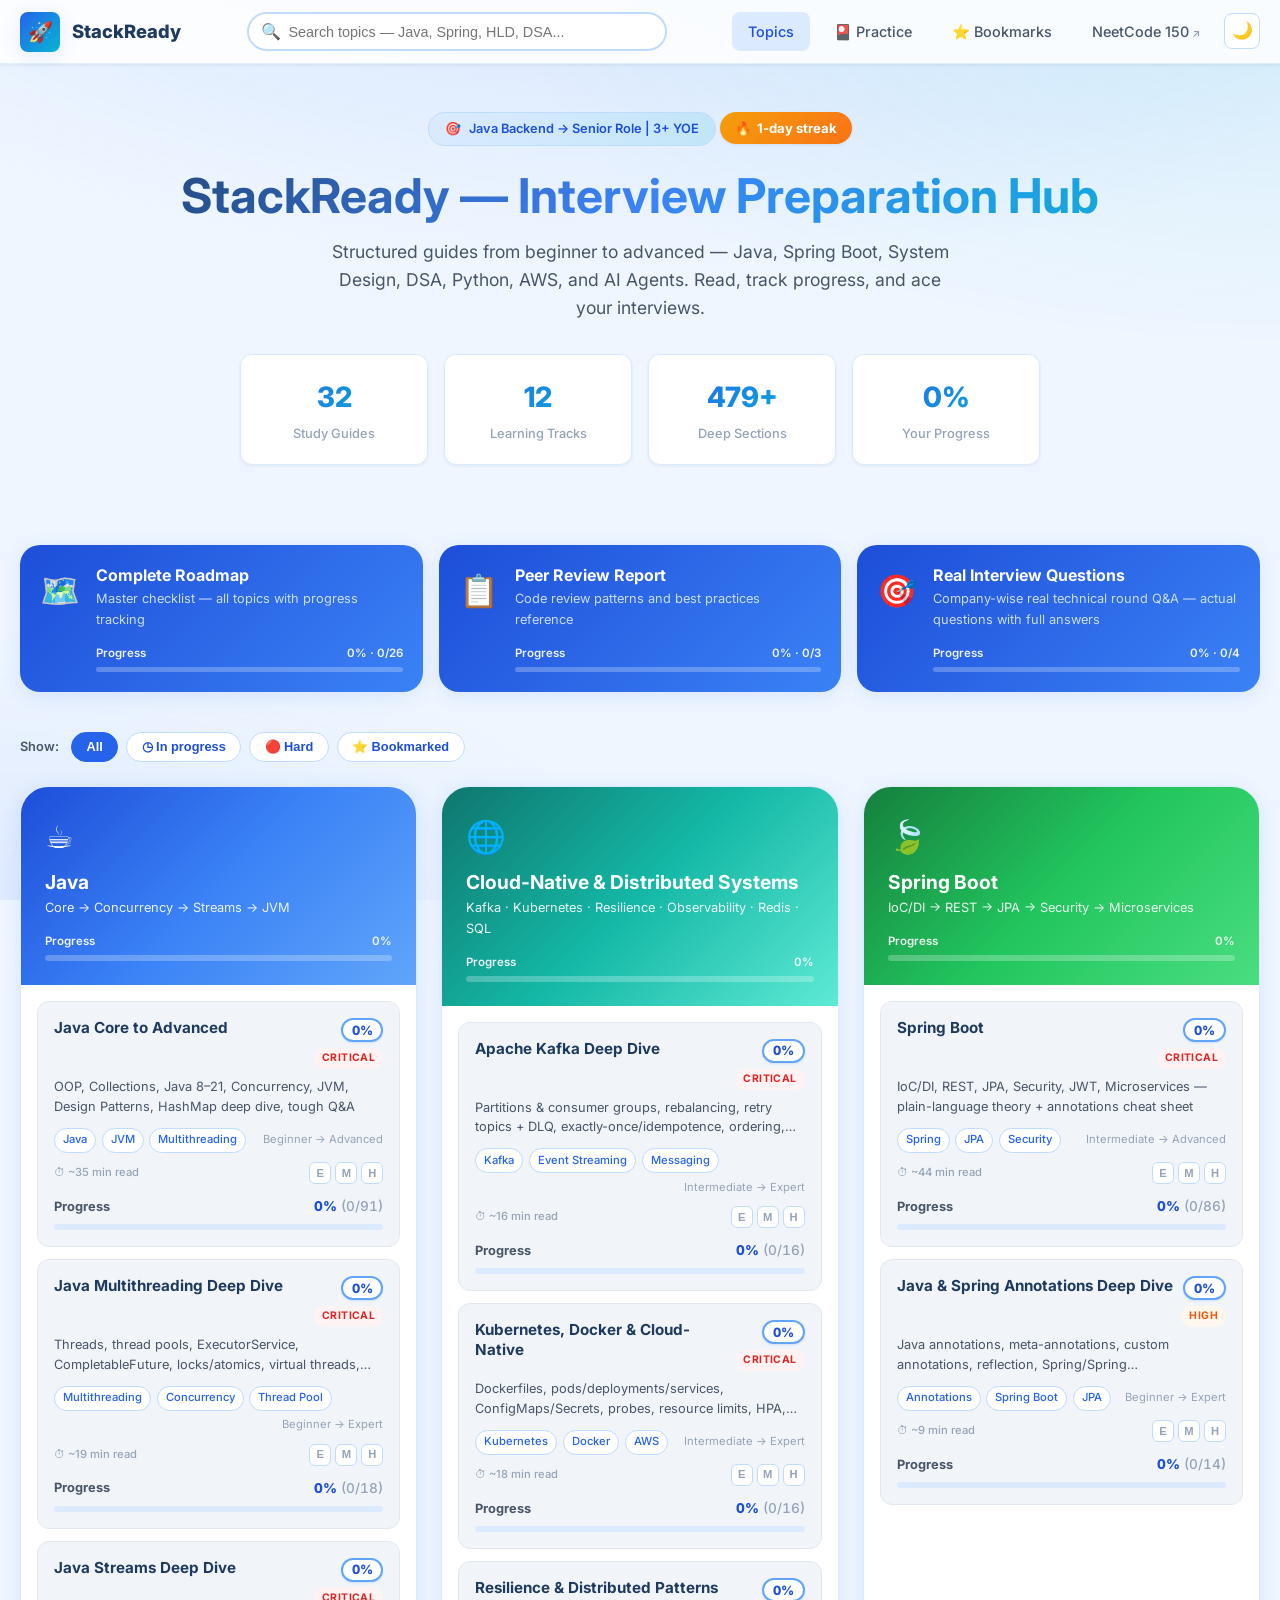
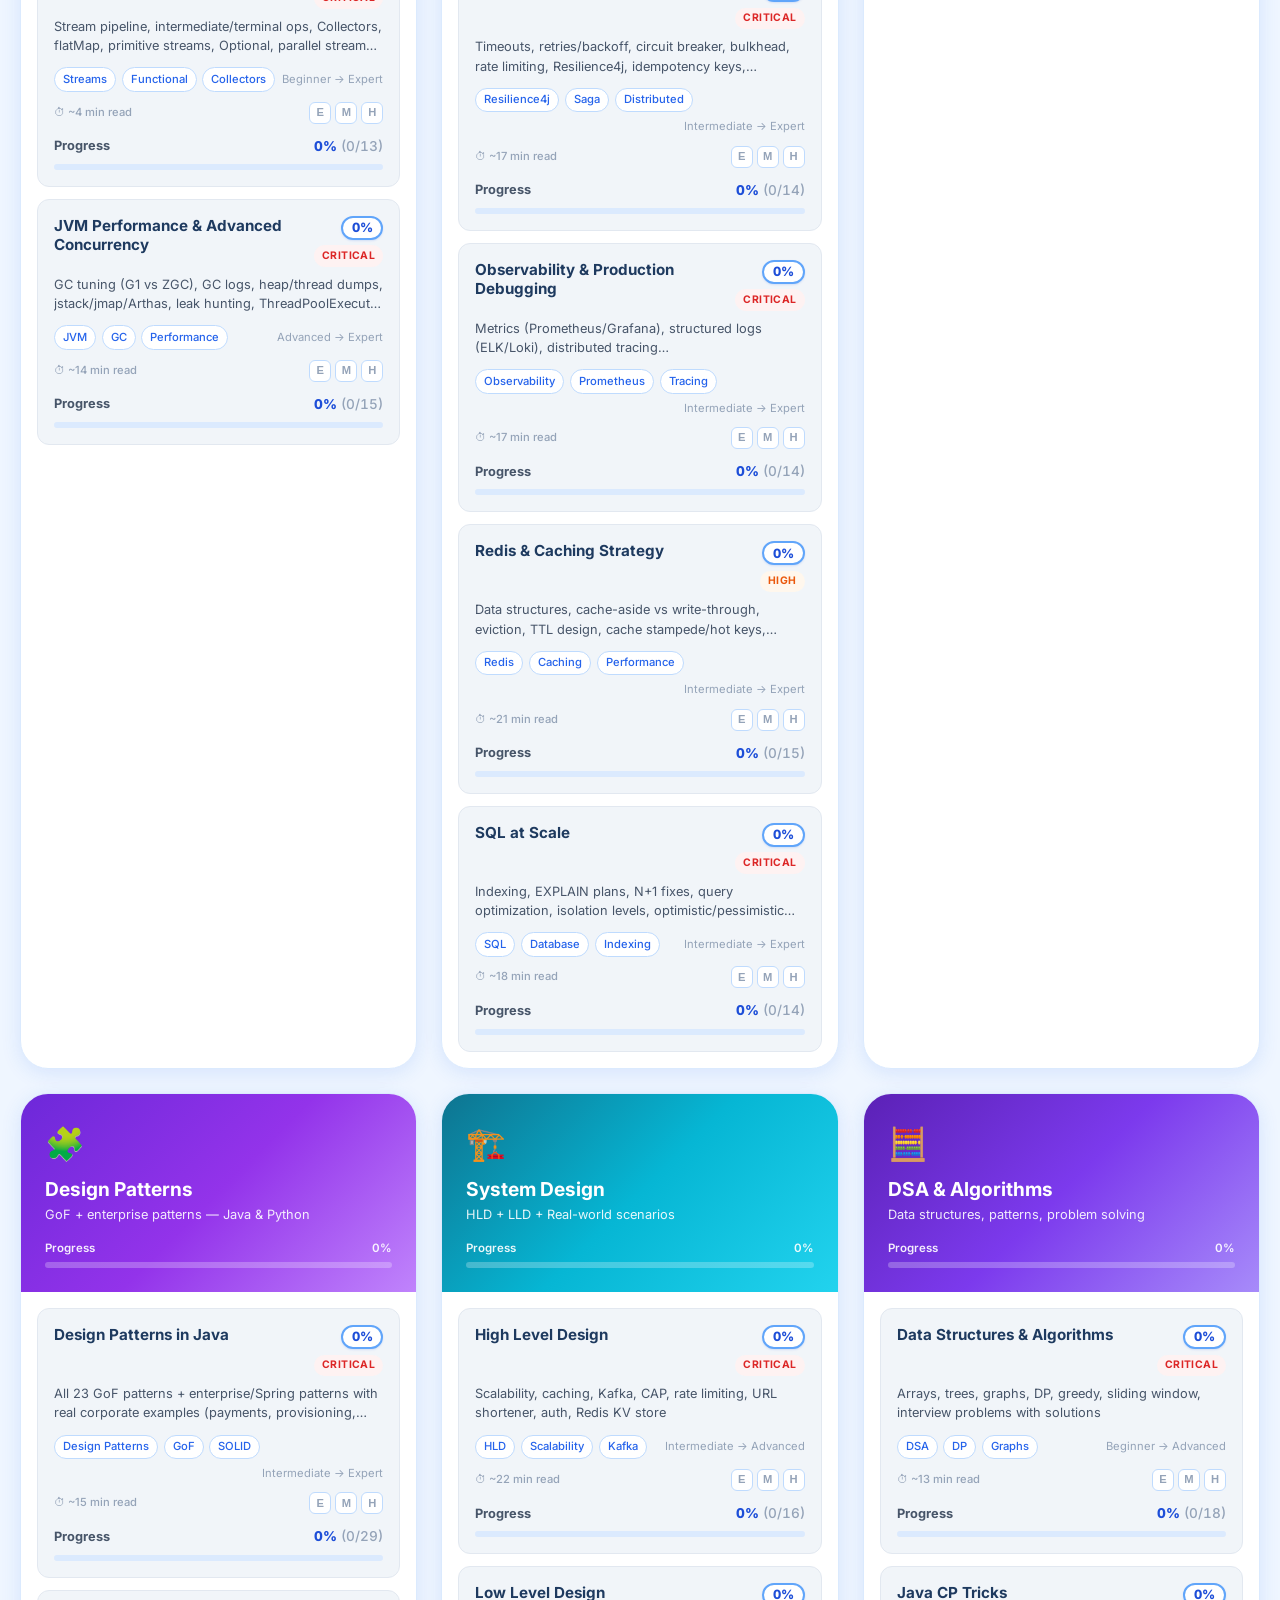
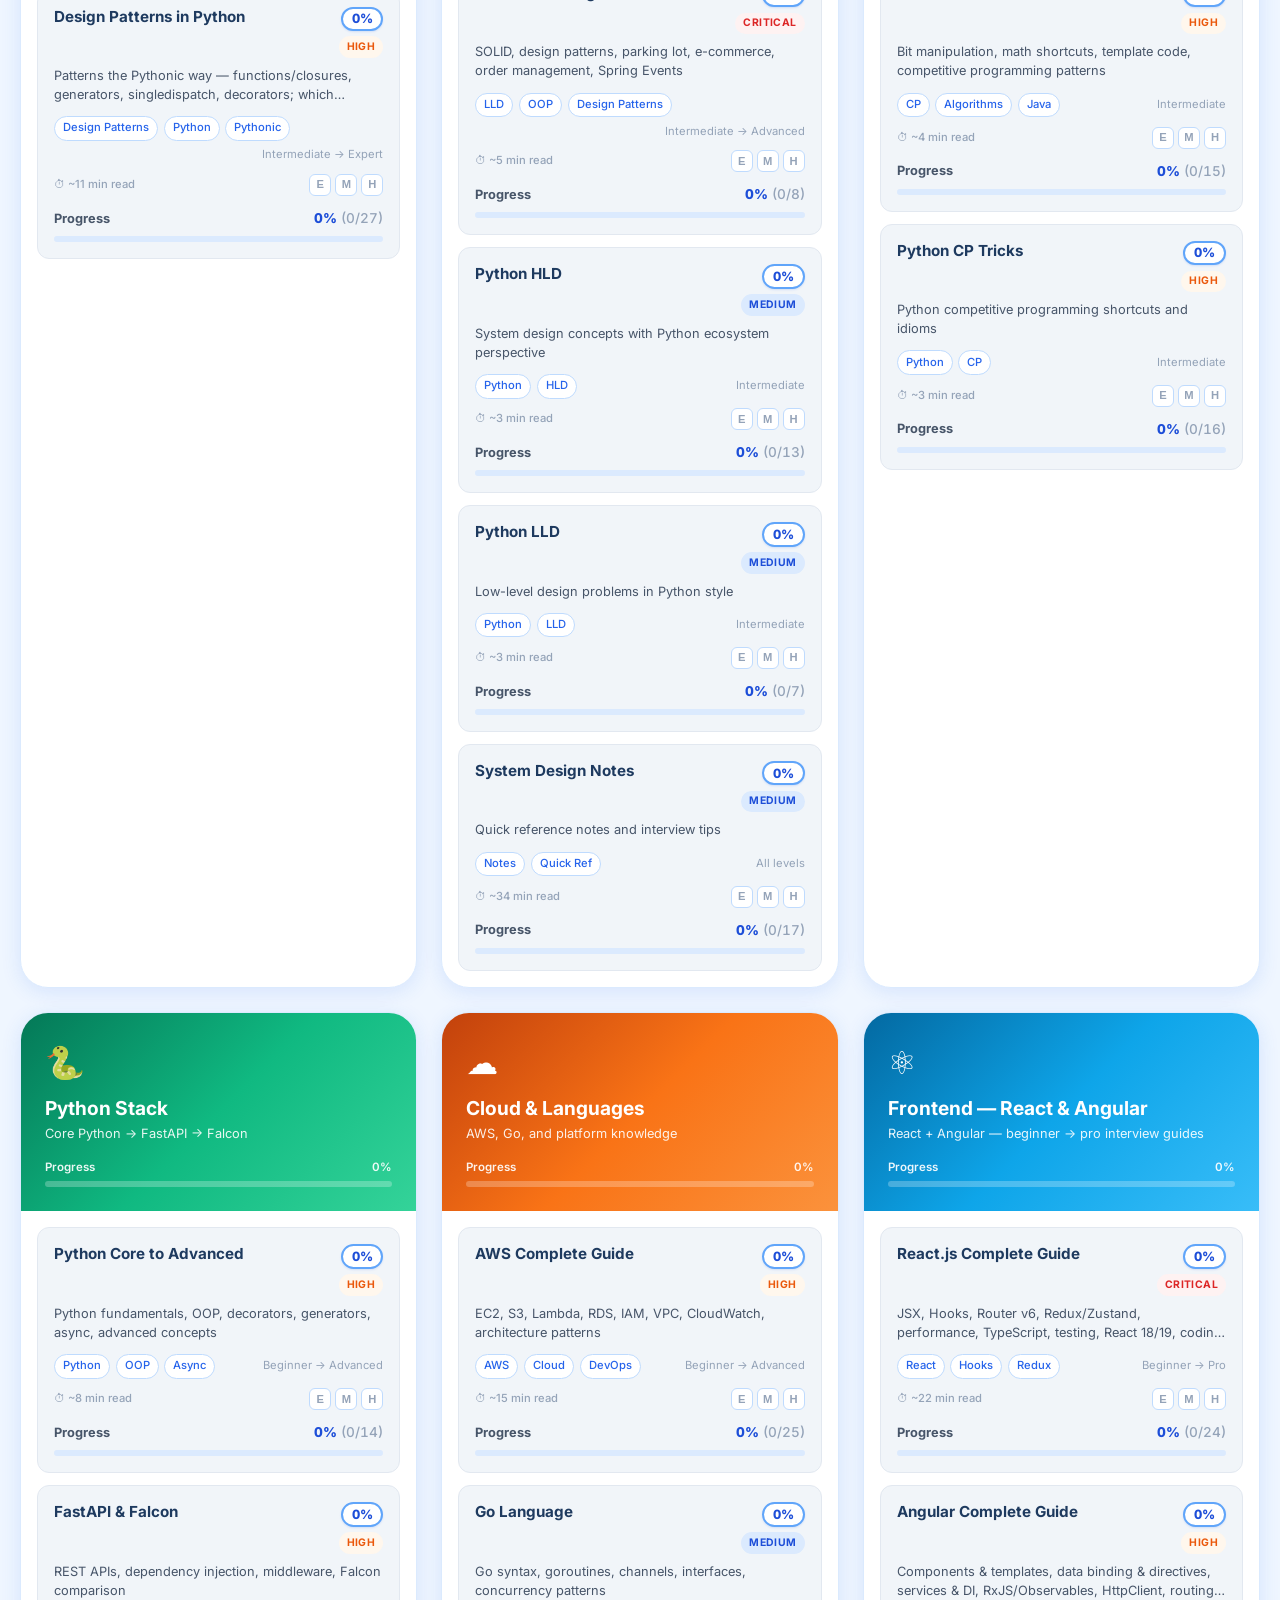
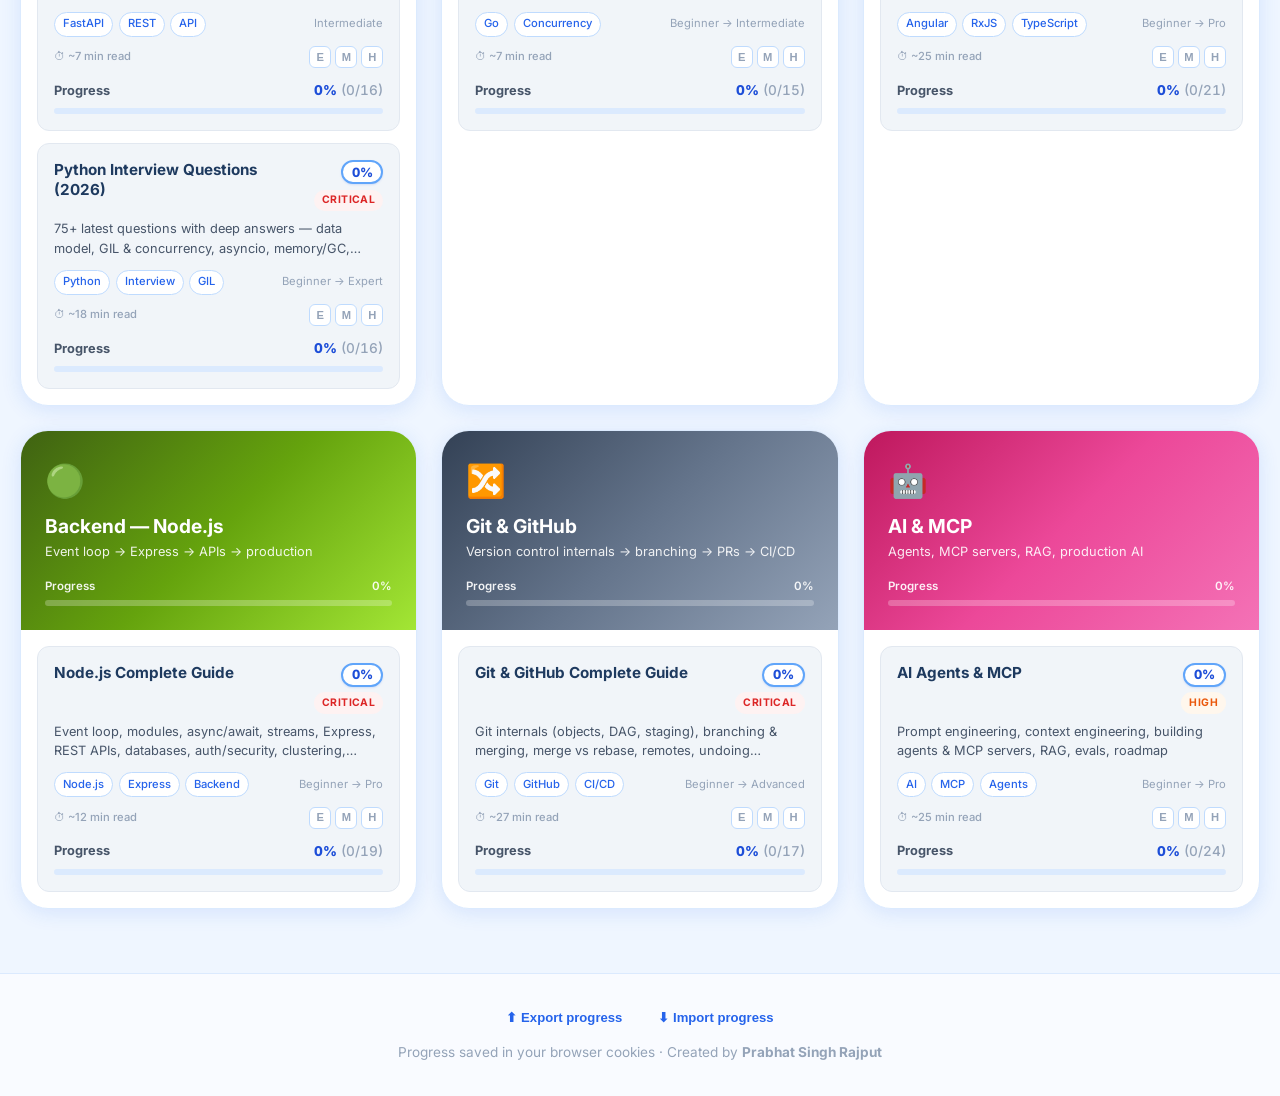
==== commit c70d3bab: "deploy: 4d200360a8b313bf73f4c49af2daf90ae6b46dbf" ====
--- a/index.html
+++ b/index.html
@@ -14,7 +14,7 @@
   <link rel="preconnect" href="https://fonts.googleapis.com">
   <link rel="preconnect" href="https://fonts.gstatic.com" crossorigin>
   <link href="https://fonts.googleapis.com/css2?family=Inter:wght@400;500;600;700;800&family=JetBrains+Mono:wght@400;500&display=swap" rel="stylesheet">
-  <link rel="stylesheet" href="assets/css/styles.css">
+  <link rel="stylesheet" href="assets/css/styles.css?v=4d200360a8b3">
   <script>(function(){try{var m=document.cookie.match(/(?:^|;\s*)sr_theme=([^;]+)/);if(m&&decodeURIComponent(m[1])==='dark'){document.documentElement.setAttribute('data-theme','dark');}}catch(e){}})();</script>
 </head>
 <body>
@@ -108,15 +108,15 @@
     </footer>
   </div>
 
-  <script src="config.js"></script>
-  <script src="assets/js/site.js"></script>
-  <script src="assets/js/cookies.js"></script>
-  <script src="assets/js/theme.js"></script>
-  <script src="assets/js/content-meta.js"></script>
-  <script src="assets/js/study-data.js" defer></script>
-  <script src="assets/js/confetti.js"></script>
-  <script src="assets/js/progress-map.js"></script>
-  <script src="assets/js/topics.js"></script>
-  <script src="assets/js/app.js"></script>
+  <script src="config.js?v=4d200360a8b3"></script>
+  <script src="assets/js/site.js?v=4d200360a8b3"></script>
+  <script src="assets/js/cookies.js?v=4d200360a8b3"></script>
+  <script src="assets/js/theme.js?v=4d200360a8b3"></script>
+  <script src="assets/js/content-meta.js?v=4d200360a8b3"></script>
+  <script src="assets/js/study-data.js?v=4d200360a8b3" defer></script>
+  <script src="assets/js/confetti.js?v=4d200360a8b3"></script>
+  <script src="assets/js/progress-map.js?v=4d200360a8b3"></script>
+  <script src="assets/js/topics.js?v=4d200360a8b3"></script>
+  <script src="assets/js/app.js?v=4d200360a8b3"></script>
 </body>
 </html>
--- a/assets/css/styles.css
+++ b/assets/css/styles.css
@@ -322,7 +322,7 @@
 
 .utility-card {
   display: flex;
-  align-items: center;
+  align-items: flex-start;
   gap: 1rem;
   padding: 1.25rem;
   background: linear-gradient(135deg, var(--blue-700), var(--blue-500));
@@ -333,6 +333,11 @@
   transition: transform var(--transition), box-shadow var(--transition);
 }
 
+.utility-card-body {
+  flex: 1;
+  min-width: 0;
+}
+
 .utility-card:hover {
   transform: translateY(-3px);
   box-shadow: var(--shadow-lg);
@@ -342,6 +347,30 @@
 .utility-card-icon { font-size: 2rem; flex-shrink: 0; }
 .utility-card h3 { color: var(--white); font-size: 1rem; margin-bottom: 0.25rem; }
 .utility-card p { font-size: 0.8rem; opacity: 0.9; color: var(--blue-100); }
+
+.utility-progress {
+  margin-top: 0.85rem;
+}
+.utility-progress-top {
+  display: flex;
+  justify-content: space-between;
+  font-size: 0.72rem;
+  font-weight: 600;
+  color: rgba(255, 255, 255, 0.92);
+  margin-bottom: 0.3rem;
+}
+.utility-progress-wrap {
+  height: 5px;
+  background: rgba(255, 255, 255, 0.25);
+  border-radius: 999px;
+  overflow: hidden;
+}
+.utility-progress-bar {
+  height: 100%;
+  background: #fff;
+  border-radius: 999px;
+  transition: width 0.5s ease;
+}
 
 /* ---- Track columns grid ---- */
 .tracks-grid {
@@ -421,6 +450,32 @@
   margin-bottom: 0.5rem;
 }
 
+.topic-card-badges {
+  display: flex;
+  flex-direction: column;
+  align-items: flex-end;
+  gap: 0.35rem;
+  flex-shrink: 0;
+}
+
+.topic-pct-badge {
+  font-size: 0.8rem;
+  font-weight: 800;
+  font-variant-numeric: tabular-nums;
+  color: var(--blue-700);
+  background: var(--white);
+  border: 2px solid var(--blue-400);
+  padding: 0.15rem 0.55rem;
+  border-radius: 999px;
+  line-height: 1.2;
+  box-shadow: 0 1px 2px rgba(37, 99, 235, 0.15);
+}
+
+.topic-card:hover .topic-pct-badge {
+  border-color: var(--blue-500);
+  color: var(--blue-800);
+}
+
 .topic-card h3 {
   font-size: 0.95rem;
   color: var(--blue-800);
@@ -476,11 +531,37 @@
 }
 
 .progress-bar-wrap {
-  margin-top: 0.75rem;
-  height: 4px;
+  height: 6px;
   background: var(--blue-100);
   border-radius: 999px;
   overflow: hidden;
+  margin-top: 0;
+}
+
+.card-progress {
+  margin-top: 0.75rem;
+}
+
+.card-progress-top {
+  display: flex;
+  justify-content: space-between;
+  align-items: center;
+  font-size: 0.8rem;
+  font-weight: 700;
+  color: var(--gray-600);
+  margin-bottom: 0.4rem;
+}
+
+.card-progress-pct {
+  color: var(--blue-700);
+  font-size: 0.85rem;
+  font-weight: 800;
+  font-variant-numeric: tabular-nums;
+}
+
+.card-progress-count {
+  font-weight: 500;
+  color: var(--gray-400);
 }
 
 .progress-bar {
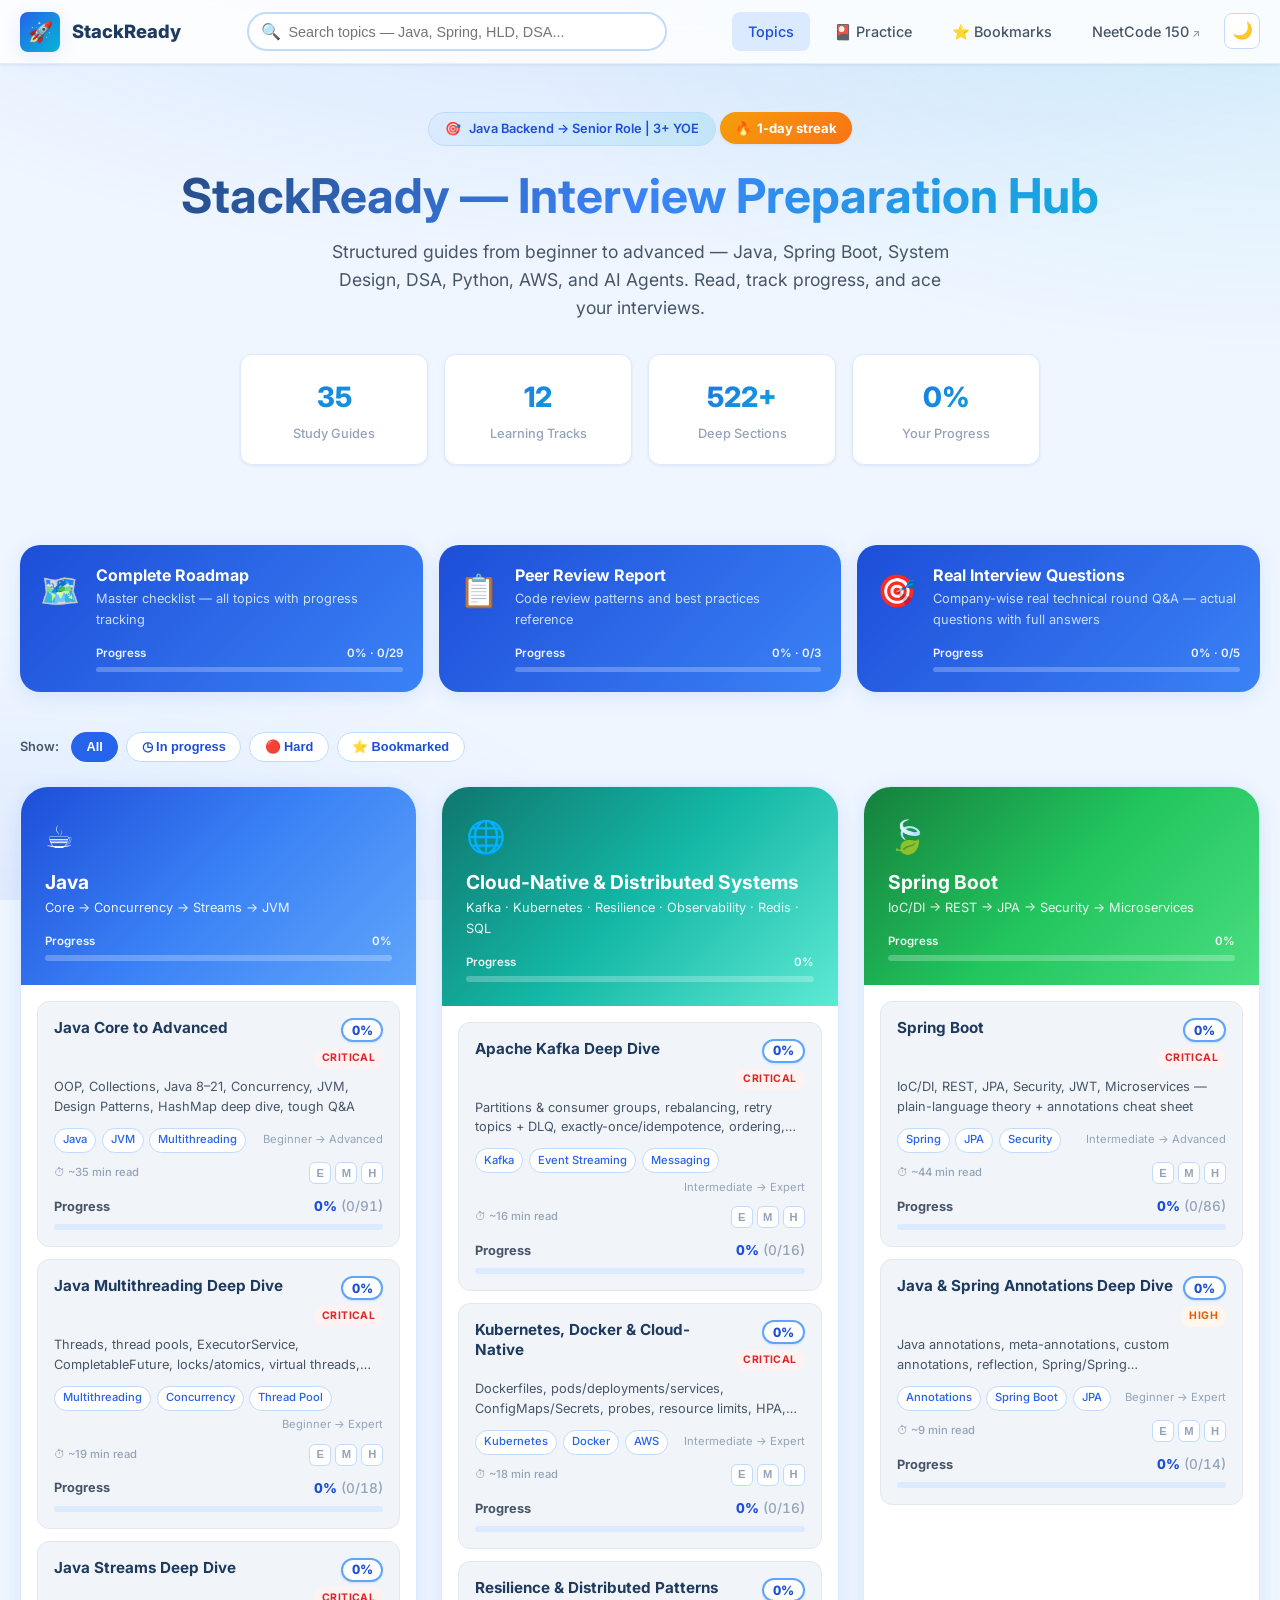
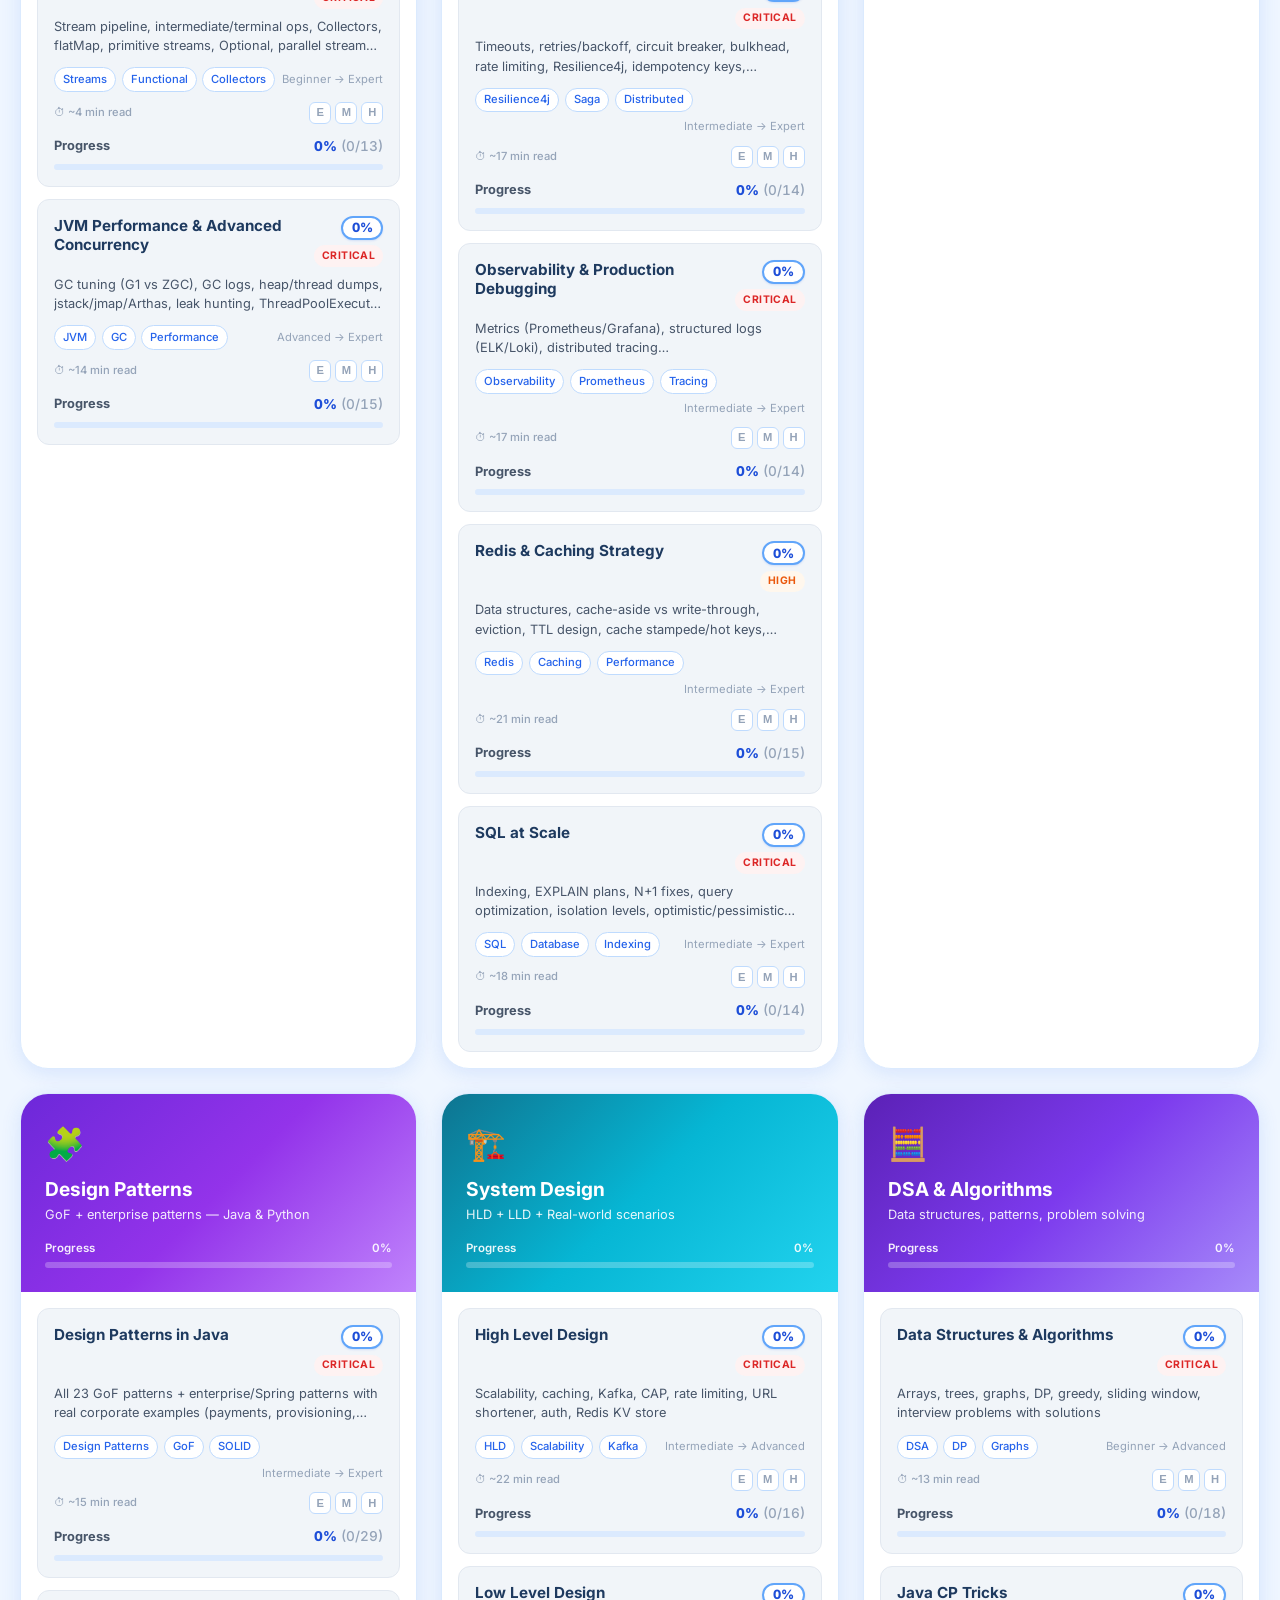
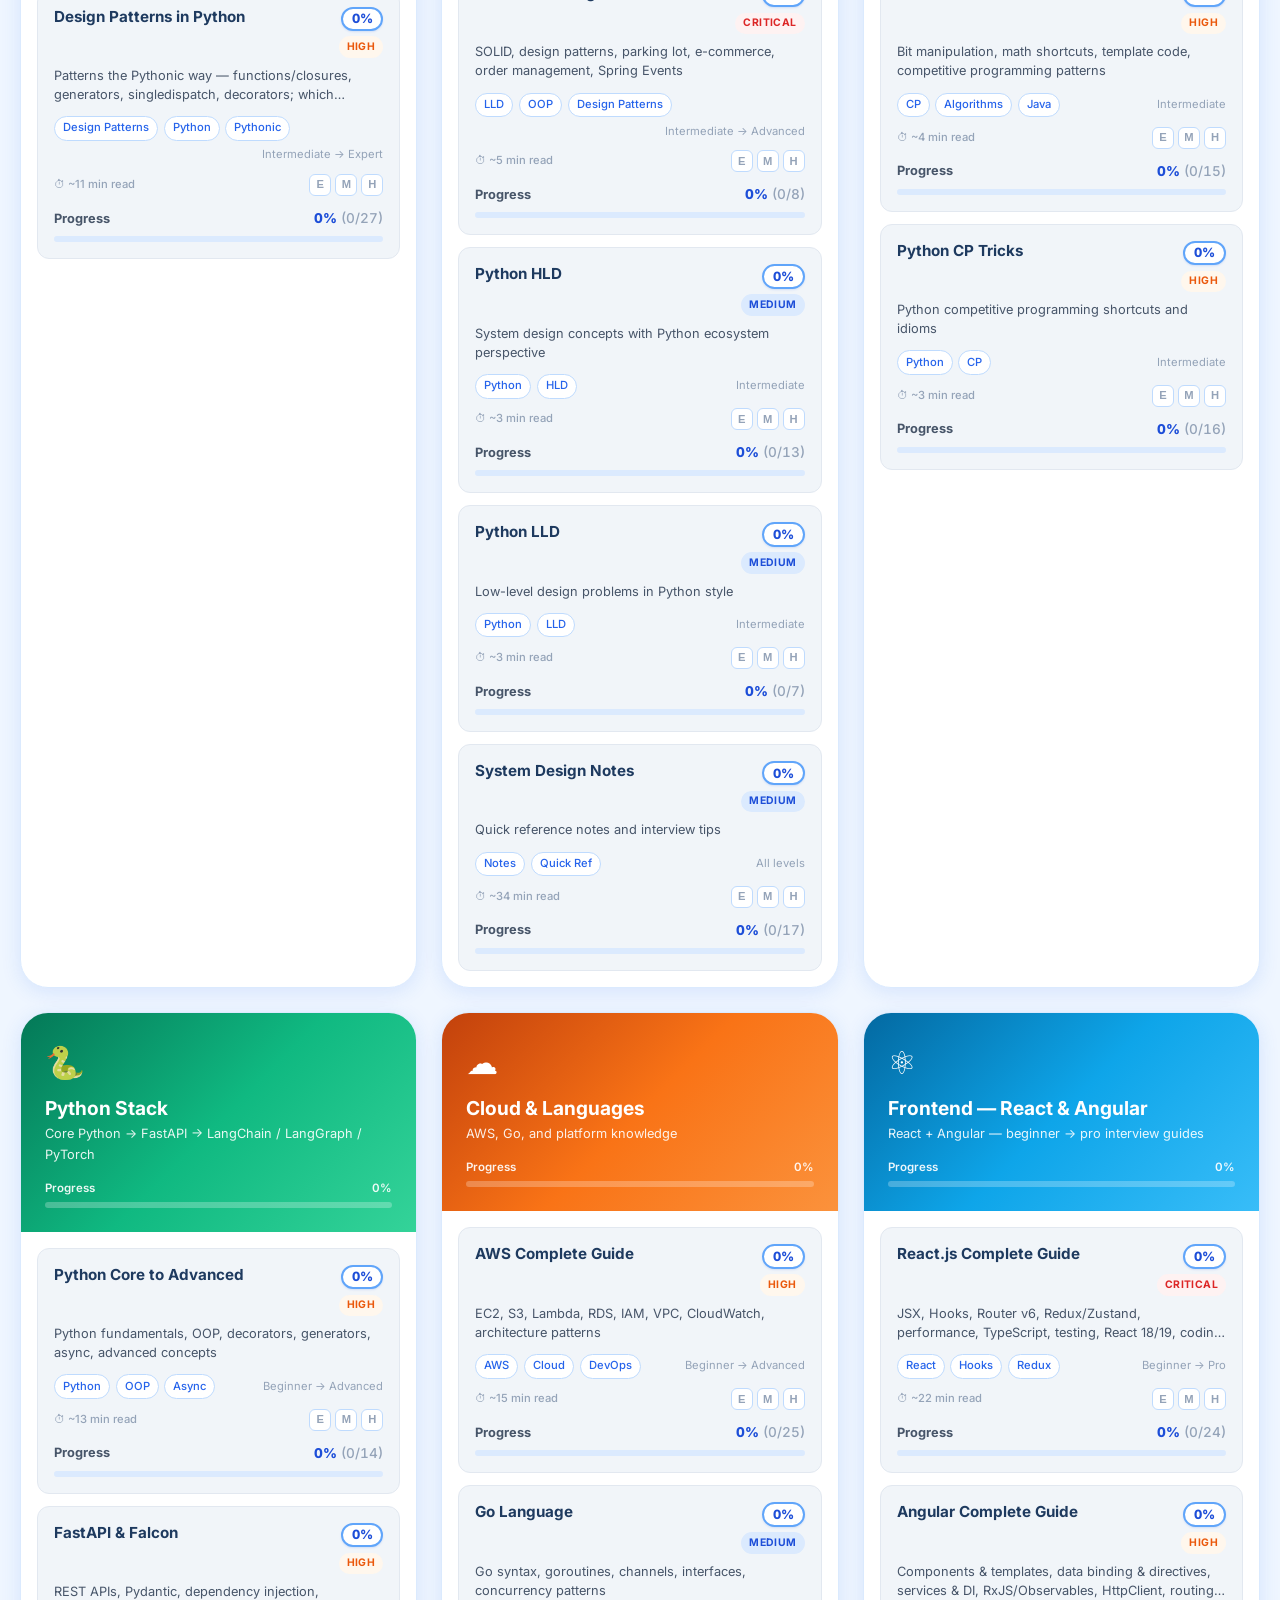
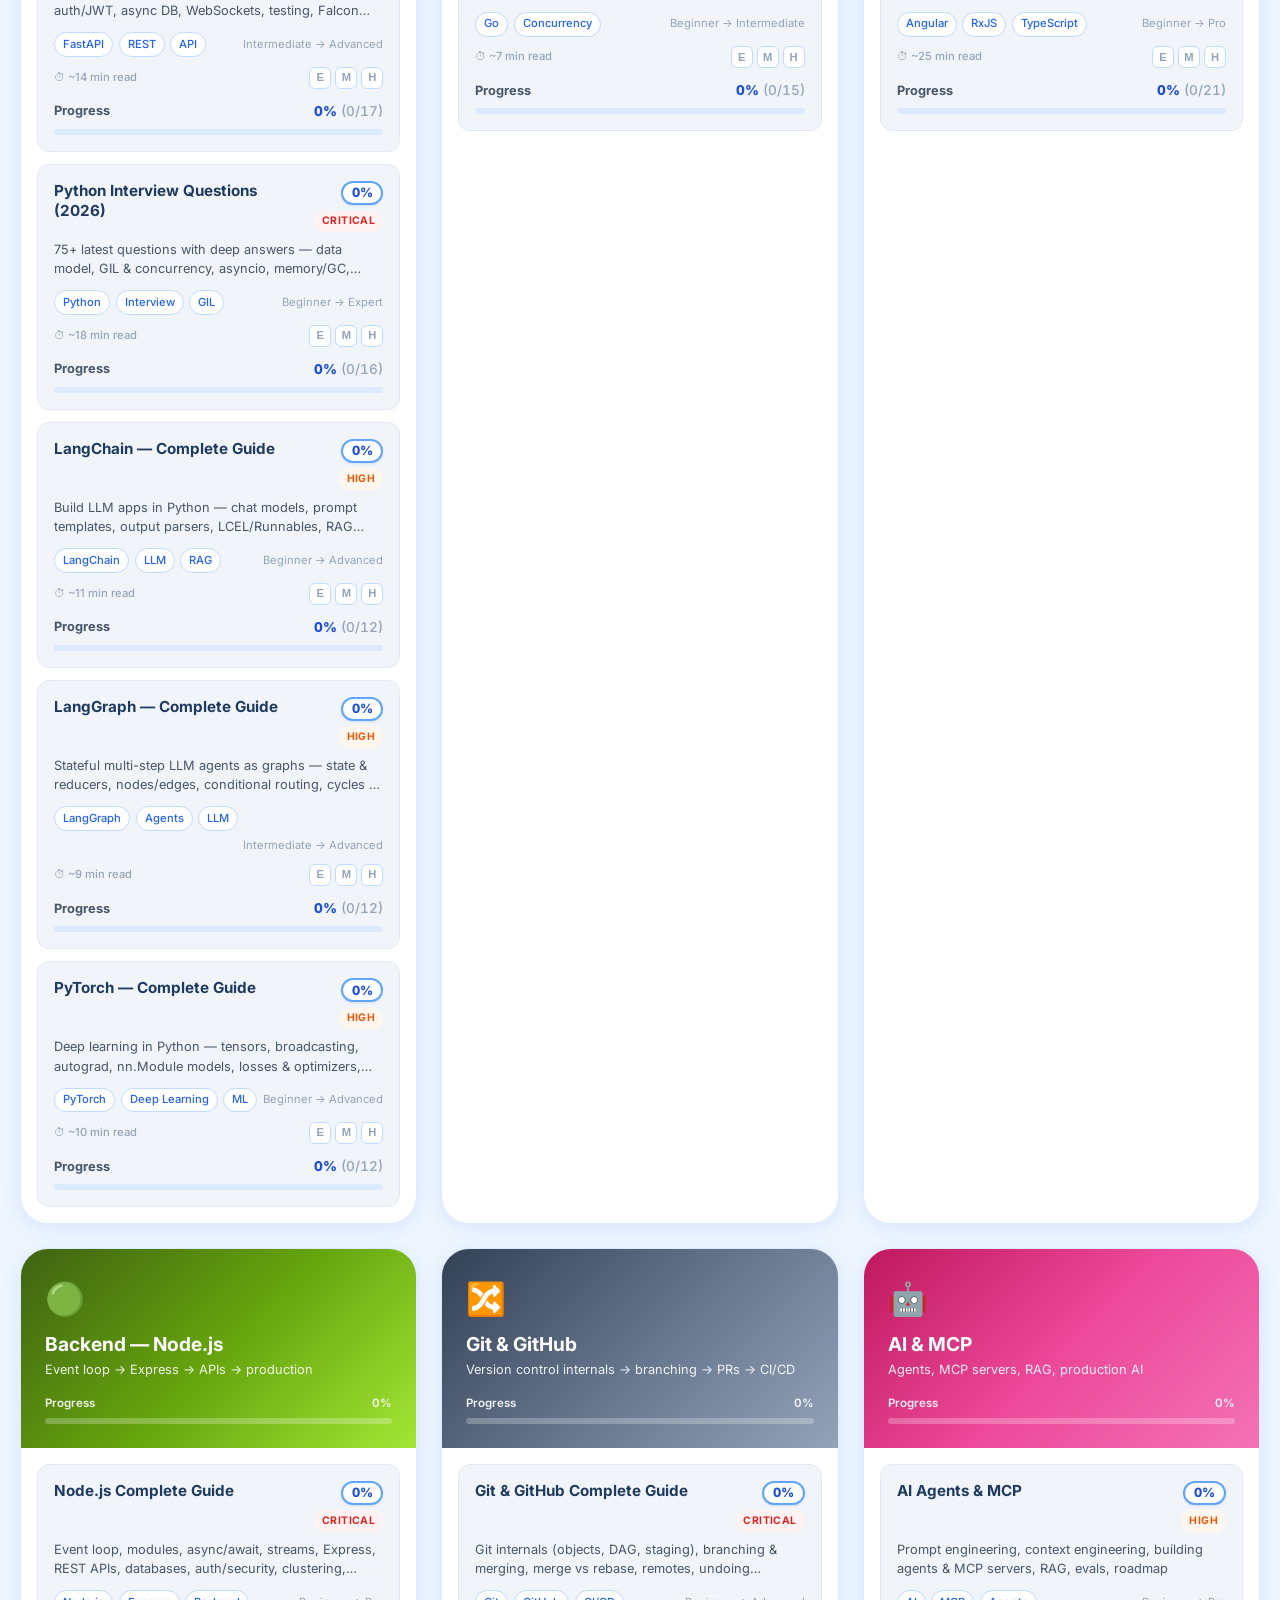
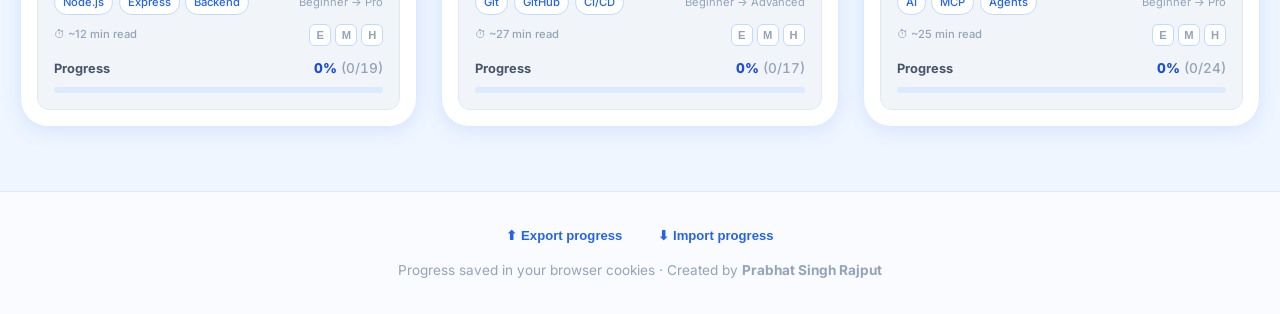
==== commit 6311d46b: "deploy: 246974b04d9c02a1cfeea3397041ee83dd5a06ca" ====
--- a/index.html
+++ b/index.html
@@ -14,7 +14,7 @@
   <link rel="preconnect" href="https://fonts.googleapis.com">
   <link rel="preconnect" href="https://fonts.gstatic.com" crossorigin>
   <link href="https://fonts.googleapis.com/css2?family=Inter:wght@400;500;600;700;800&family=JetBrains+Mono:wght@400;500&display=swap" rel="stylesheet">
-  <link rel="stylesheet" href="assets/css/styles.css?v=4d200360a8b3">
+  <link rel="stylesheet" href="assets/css/styles.css?v=246974b04d9c">
   <script>(function(){try{var m=document.cookie.match(/(?:^|;\s*)sr_theme=([^;]+)/);if(m&&decodeURIComponent(m[1])==='dark'){document.documentElement.setAttribute('data-theme','dark');}}catch(e){}})();</script>
 </head>
 <body>
@@ -108,15 +108,15 @@
     </footer>
   </div>
 
-  <script src="config.js?v=4d200360a8b3"></script>
-  <script src="assets/js/site.js?v=4d200360a8b3"></script>
-  <script src="assets/js/cookies.js?v=4d200360a8b3"></script>
-  <script src="assets/js/theme.js?v=4d200360a8b3"></script>
-  <script src="assets/js/content-meta.js?v=4d200360a8b3"></script>
-  <script src="assets/js/study-data.js?v=4d200360a8b3" defer></script>
-  <script src="assets/js/confetti.js?v=4d200360a8b3"></script>
-  <script src="assets/js/progress-map.js?v=4d200360a8b3"></script>
-  <script src="assets/js/topics.js?v=4d200360a8b3"></script>
-  <script src="assets/js/app.js?v=4d200360a8b3"></script>
+  <script src="config.js?v=246974b04d9c"></script>
+  <script src="assets/js/site.js?v=246974b04d9c"></script>
+  <script src="assets/js/cookies.js?v=246974b04d9c"></script>
+  <script src="assets/js/theme.js?v=246974b04d9c"></script>
+  <script src="assets/js/content-meta.js?v=246974b04d9c"></script>
+  <script src="assets/js/study-data.js?v=246974b04d9c" defer></script>
+  <script src="assets/js/confetti.js?v=246974b04d9c"></script>
+  <script src="assets/js/progress-map.js?v=246974b04d9c"></script>
+  <script src="assets/js/topics.js?v=246974b04d9c"></script>
+  <script src="assets/js/app.js?v=246974b04d9c"></script>
 </body>
 </html>
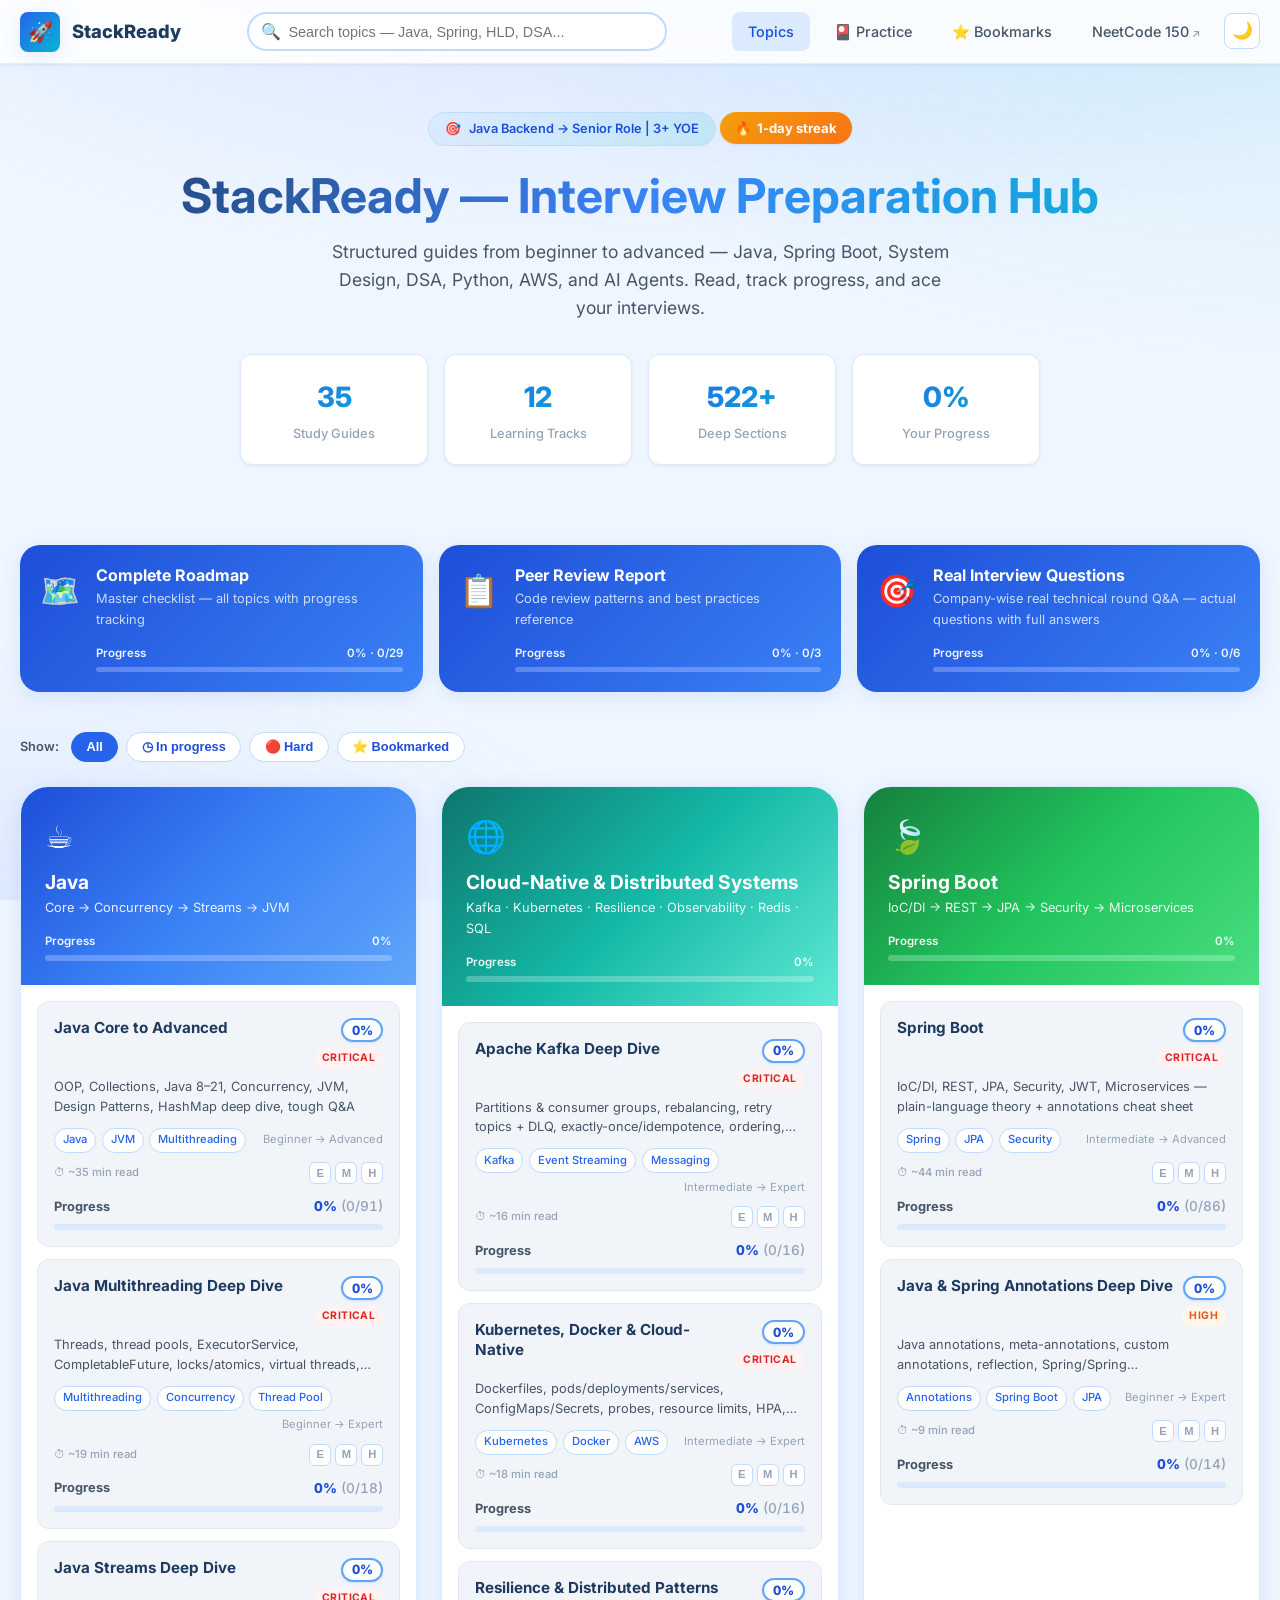
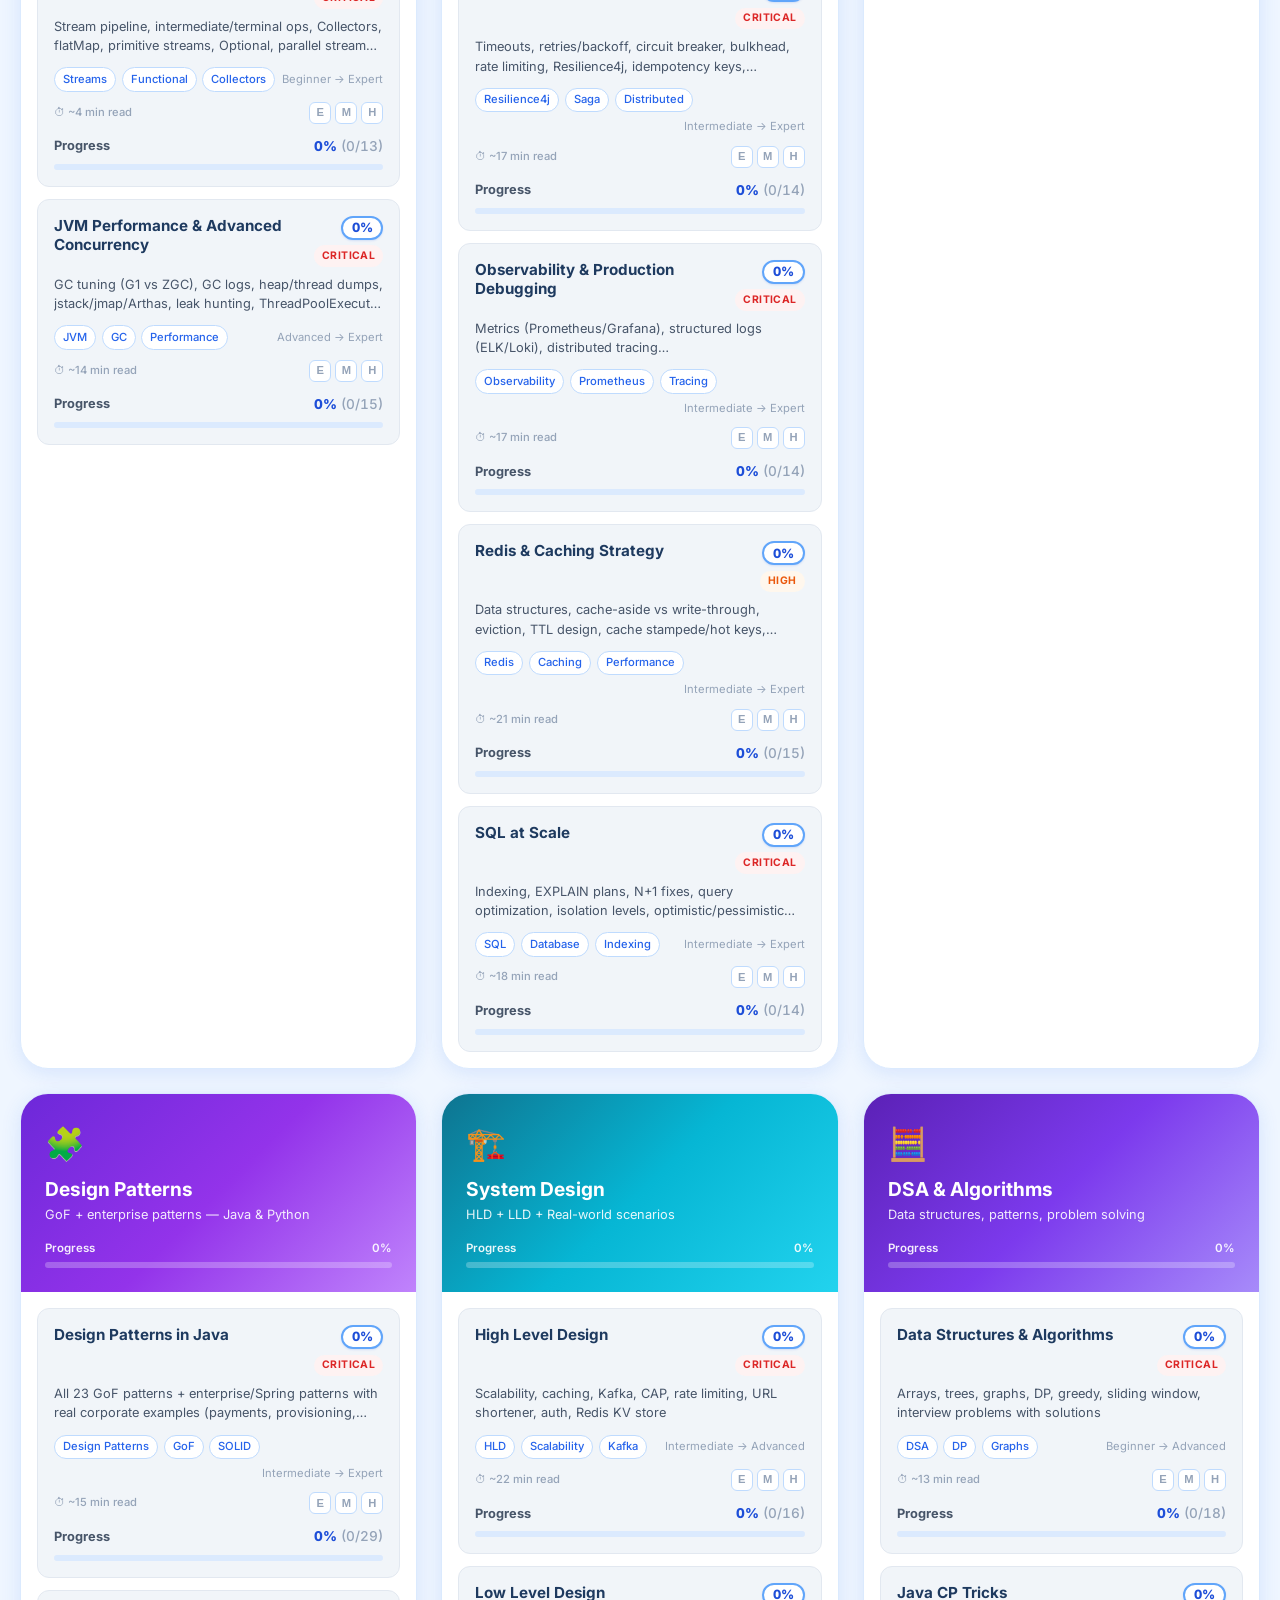
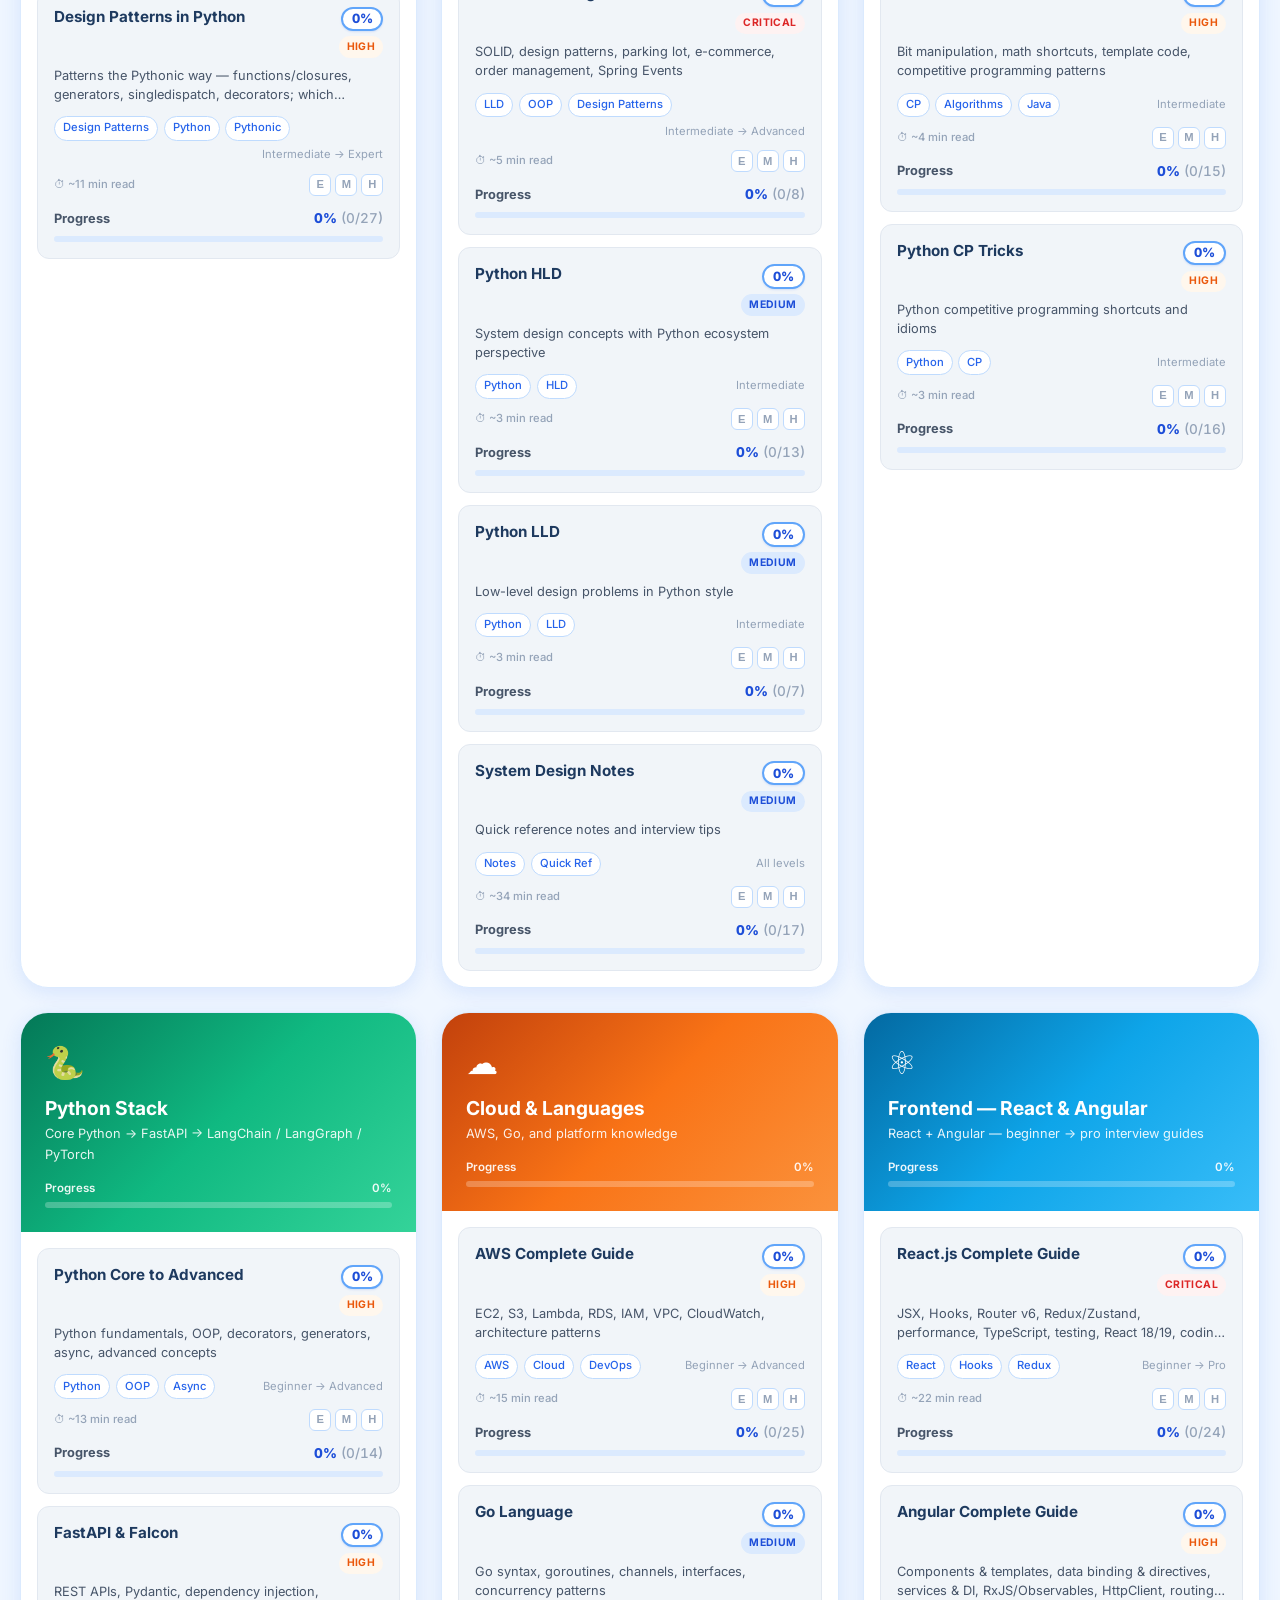
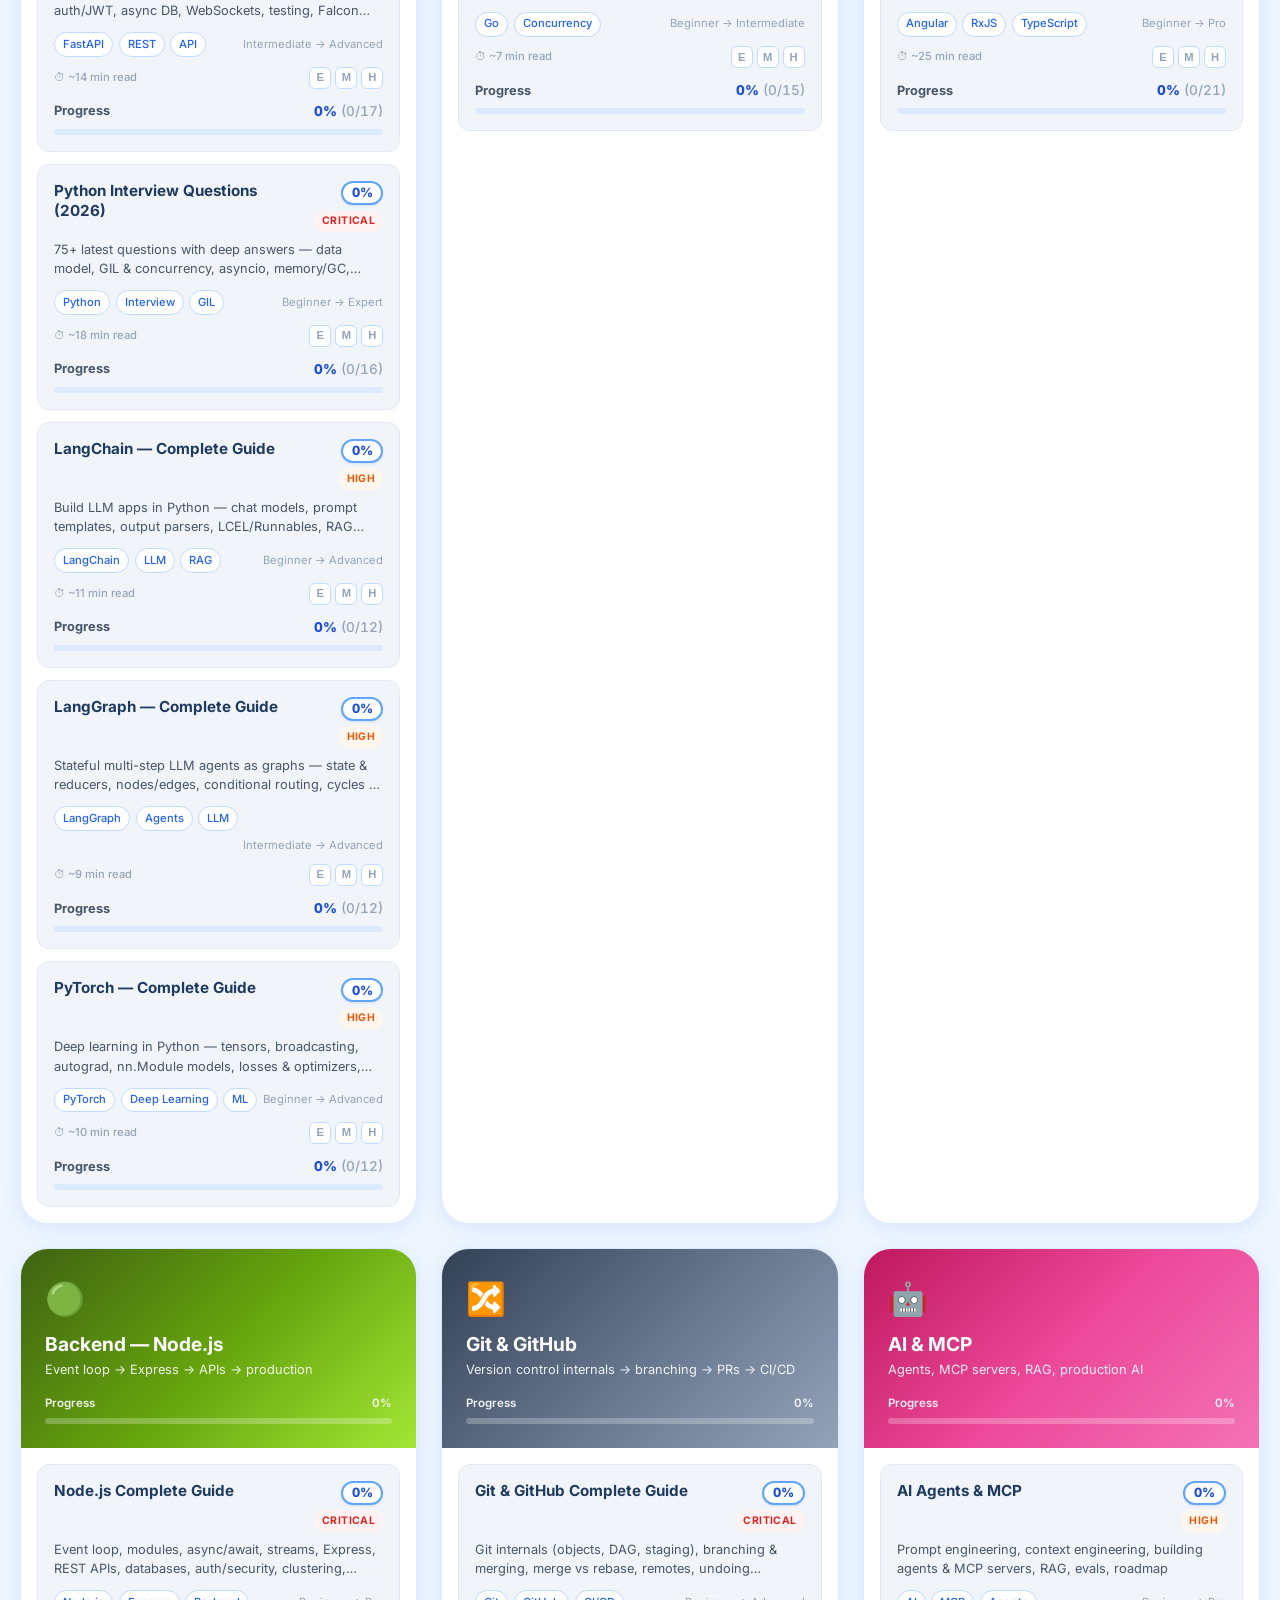
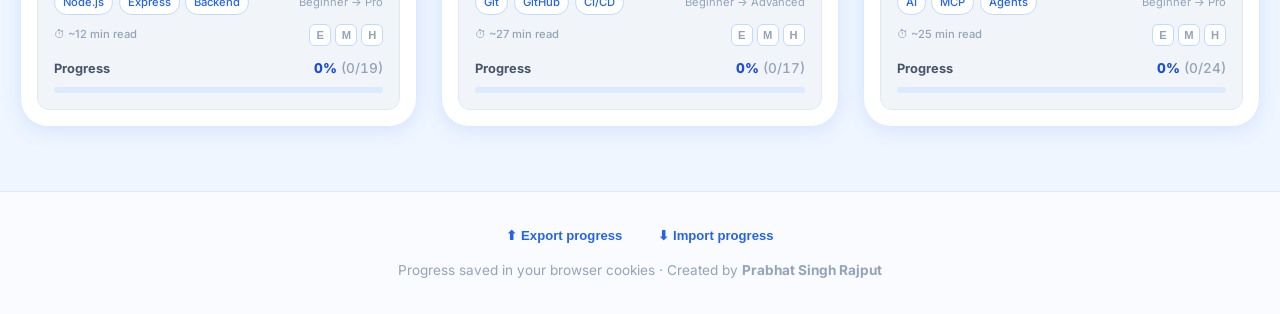
==== commit b4d33db5: "deploy: b2e36a6c9e4f1306a6e6252a2f3cf9e17a445a29" ====
--- a/index.html
+++ b/index.html
@@ -14,7 +14,7 @@
   <link rel="preconnect" href="https://fonts.googleapis.com">
   <link rel="preconnect" href="https://fonts.gstatic.com" crossorigin>
   <link href="https://fonts.googleapis.com/css2?family=Inter:wght@400;500;600;700;800&family=JetBrains+Mono:wght@400;500&display=swap" rel="stylesheet">
-  <link rel="stylesheet" href="assets/css/styles.css?v=246974b04d9c">
+  <link rel="stylesheet" href="assets/css/styles.css?v=b2e36a6c9e4f">
   <script>(function(){try{var m=document.cookie.match(/(?:^|;\s*)sr_theme=([^;]+)/);if(m&&decodeURIComponent(m[1])==='dark'){document.documentElement.setAttribute('data-theme','dark');}}catch(e){}})();</script>
 </head>
 <body>
@@ -108,15 +108,15 @@
     </footer>
   </div>
 
-  <script src="config.js?v=246974b04d9c"></script>
-  <script src="assets/js/site.js?v=246974b04d9c"></script>
-  <script src="assets/js/cookies.js?v=246974b04d9c"></script>
-  <script src="assets/js/theme.js?v=246974b04d9c"></script>
-  <script src="assets/js/content-meta.js?v=246974b04d9c"></script>
-  <script src="assets/js/study-data.js?v=246974b04d9c" defer></script>
-  <script src="assets/js/confetti.js?v=246974b04d9c"></script>
-  <script src="assets/js/progress-map.js?v=246974b04d9c"></script>
-  <script src="assets/js/topics.js?v=246974b04d9c"></script>
-  <script src="assets/js/app.js?v=246974b04d9c"></script>
+  <script src="config.js?v=b2e36a6c9e4f"></script>
+  <script src="assets/js/site.js?v=b2e36a6c9e4f"></script>
+  <script src="assets/js/cookies.js?v=b2e36a6c9e4f"></script>
+  <script src="assets/js/theme.js?v=b2e36a6c9e4f"></script>
+  <script src="assets/js/content-meta.js?v=b2e36a6c9e4f"></script>
+  <script src="assets/js/study-data.js?v=b2e36a6c9e4f" defer></script>
+  <script src="assets/js/confetti.js?v=b2e36a6c9e4f"></script>
+  <script src="assets/js/progress-map.js?v=b2e36a6c9e4f"></script>
+  <script src="assets/js/topics.js?v=b2e36a6c9e4f"></script>
+  <script src="assets/js/app.js?v=b2e36a6c9e4f"></script>
 </body>
 </html>
